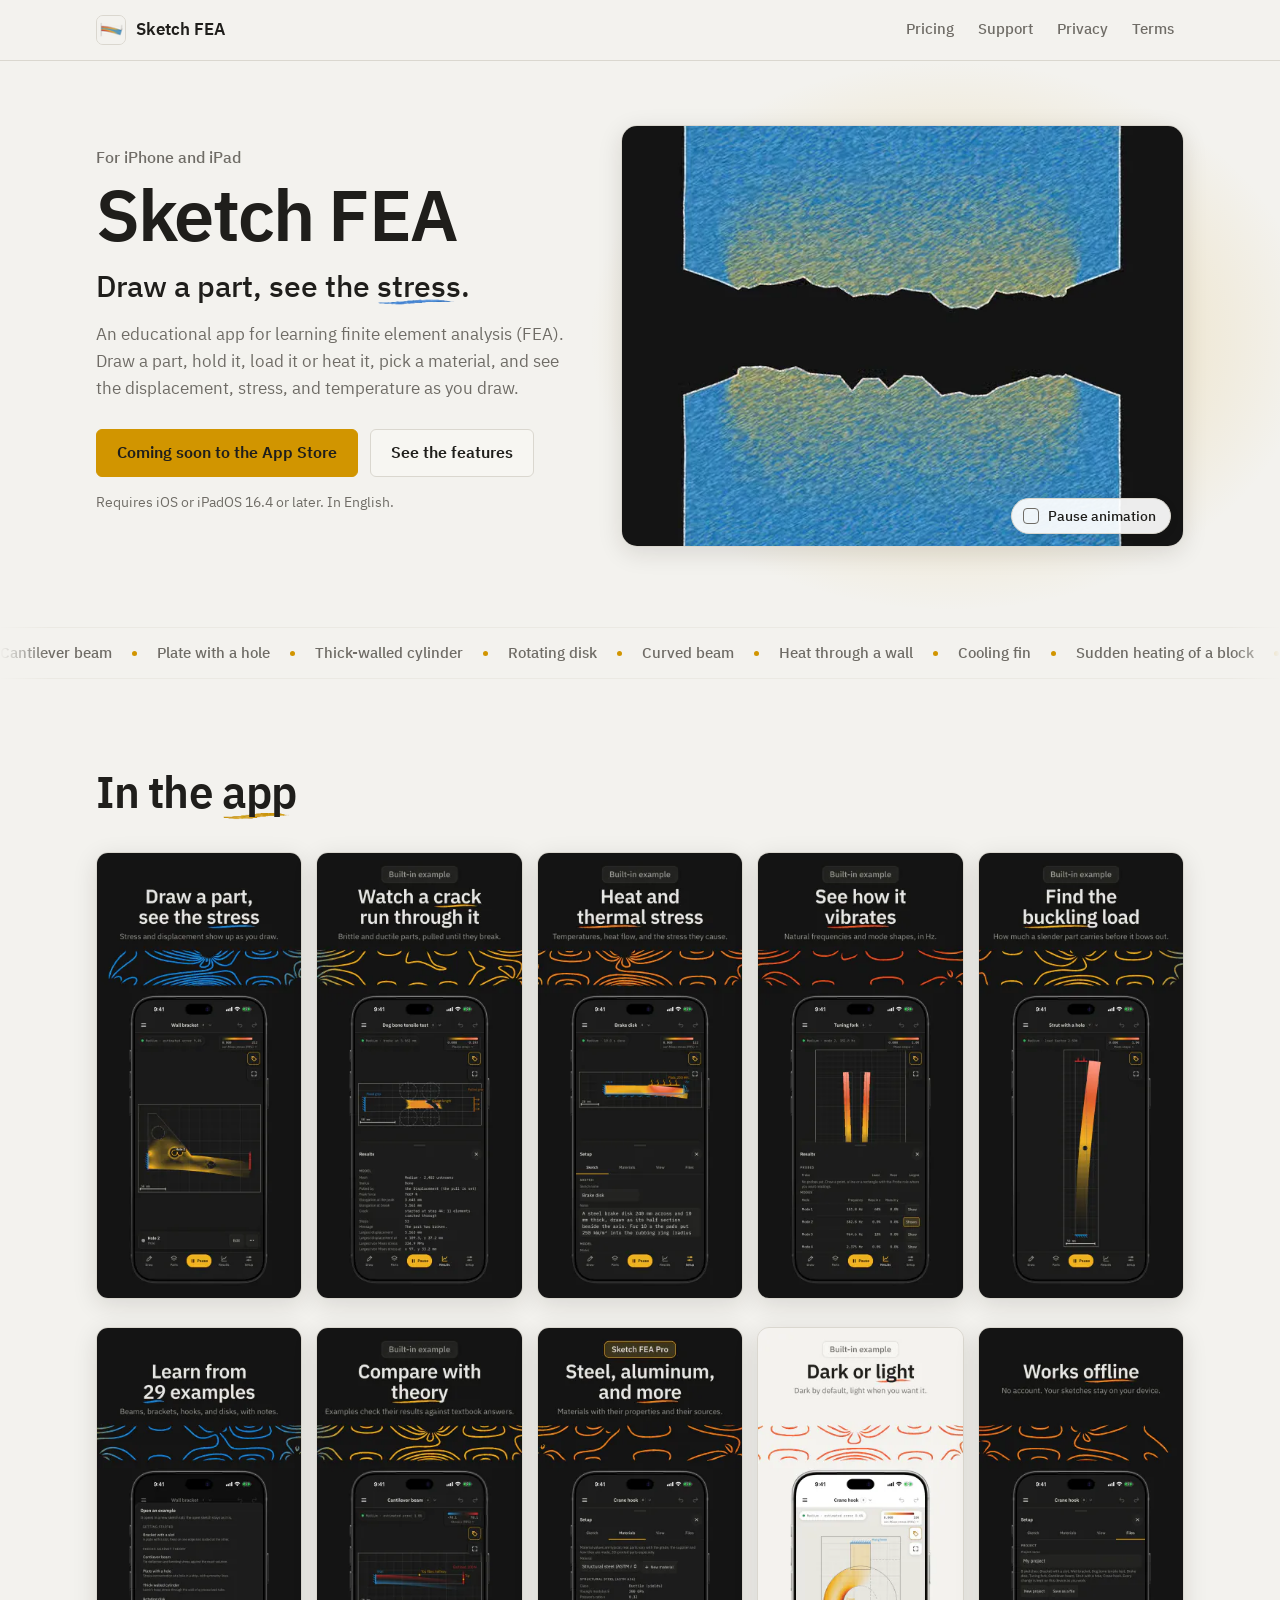
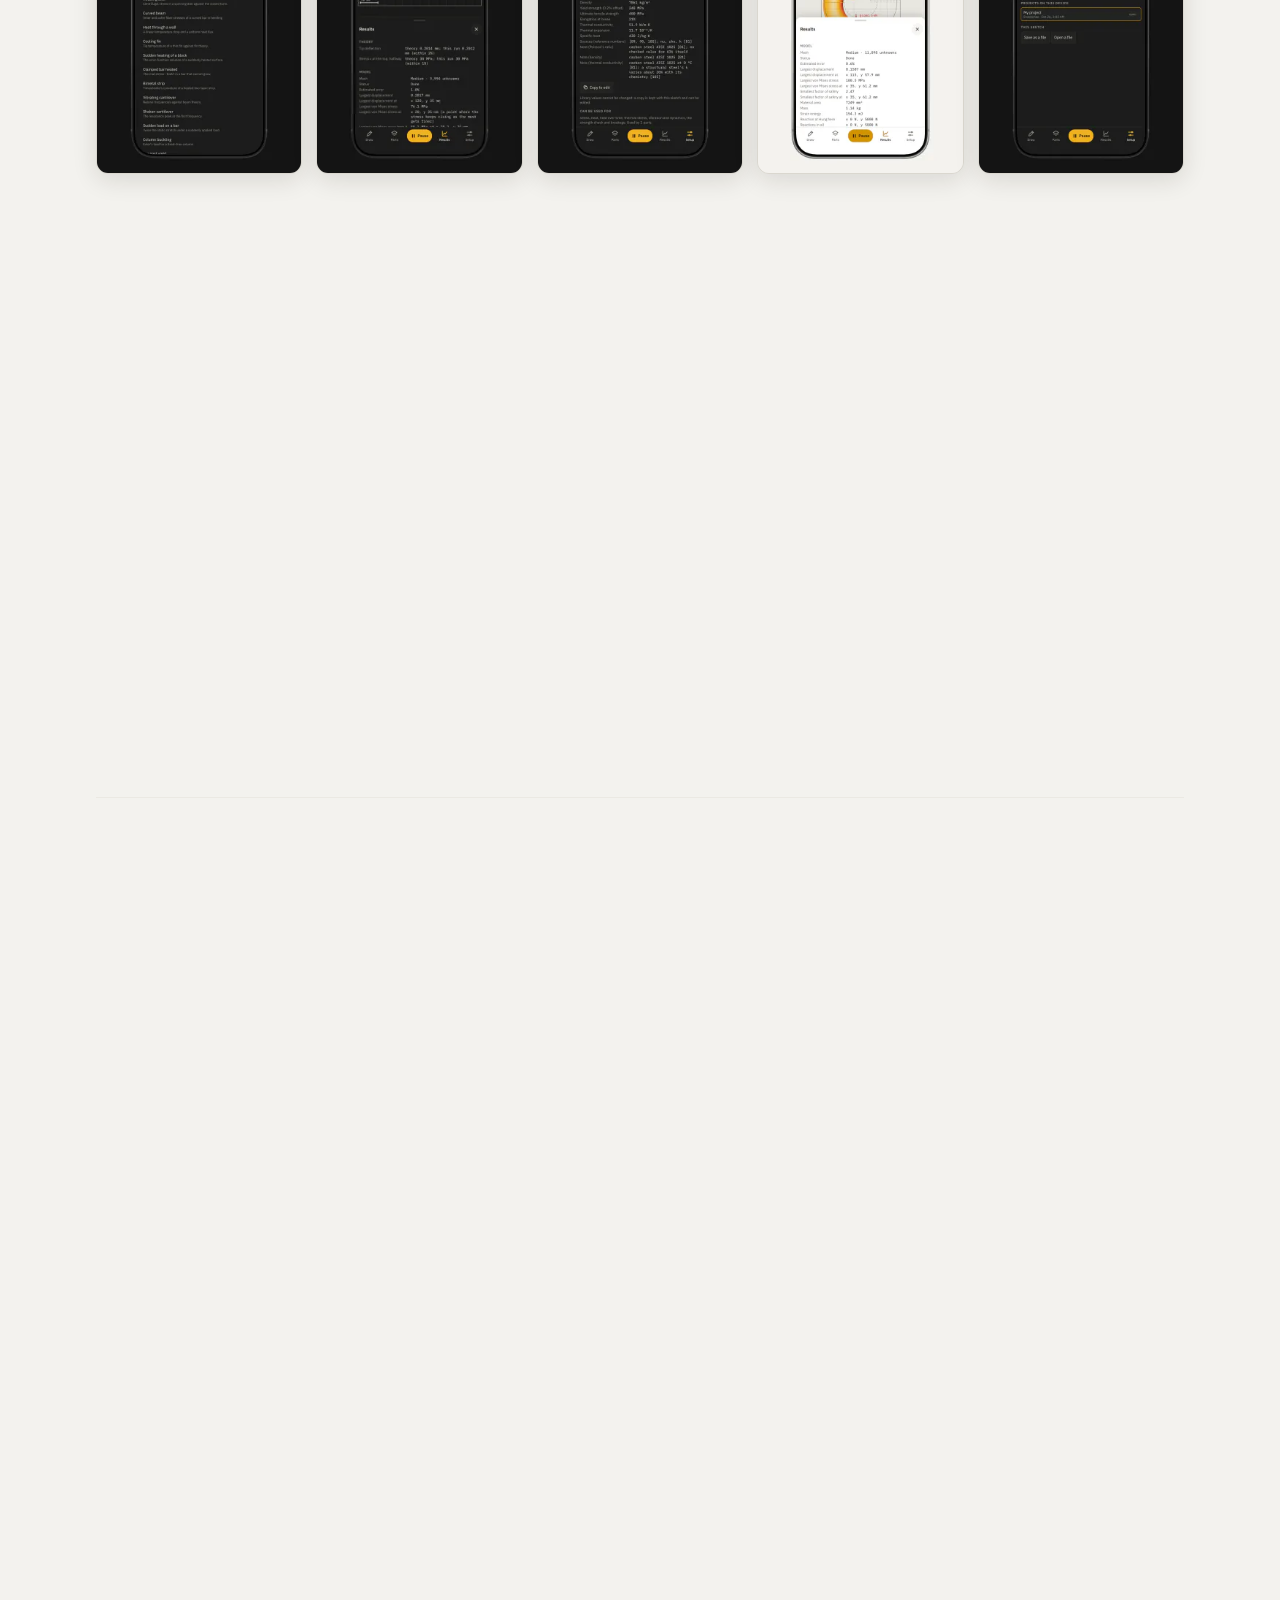
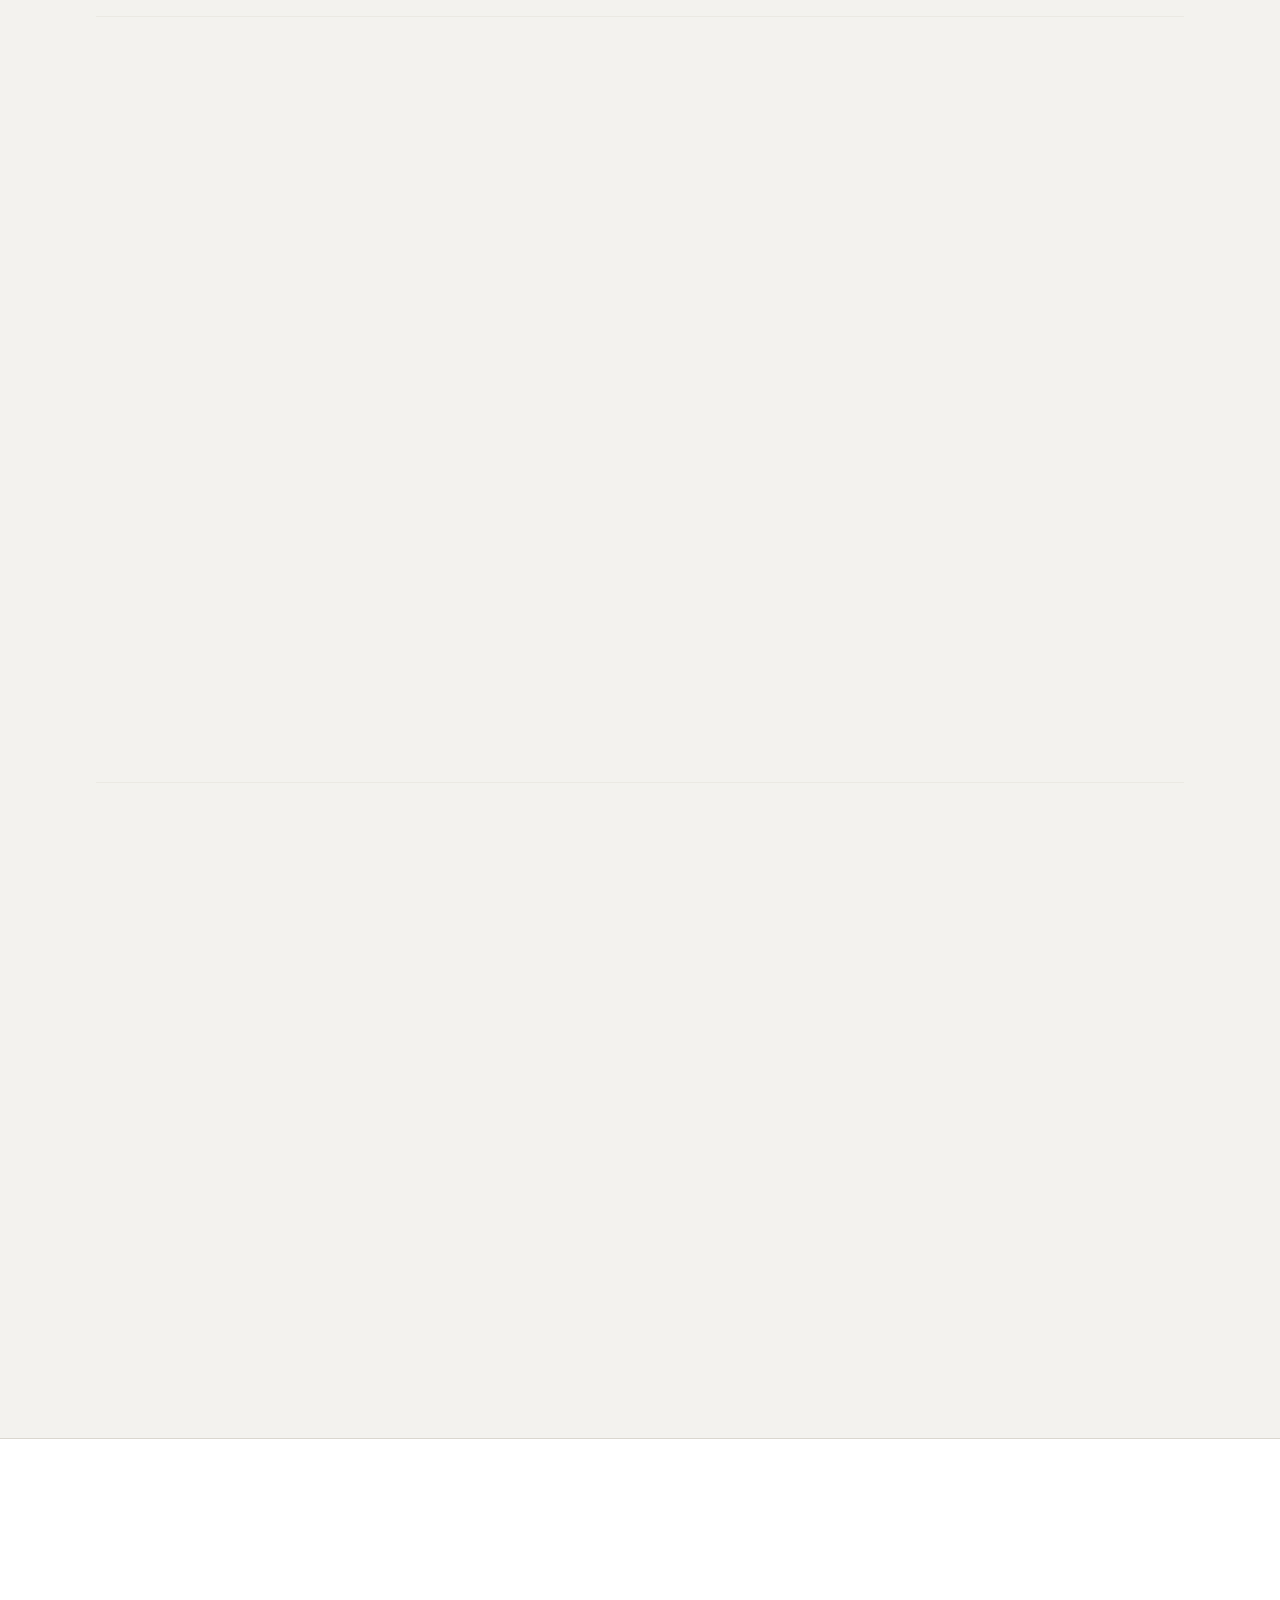
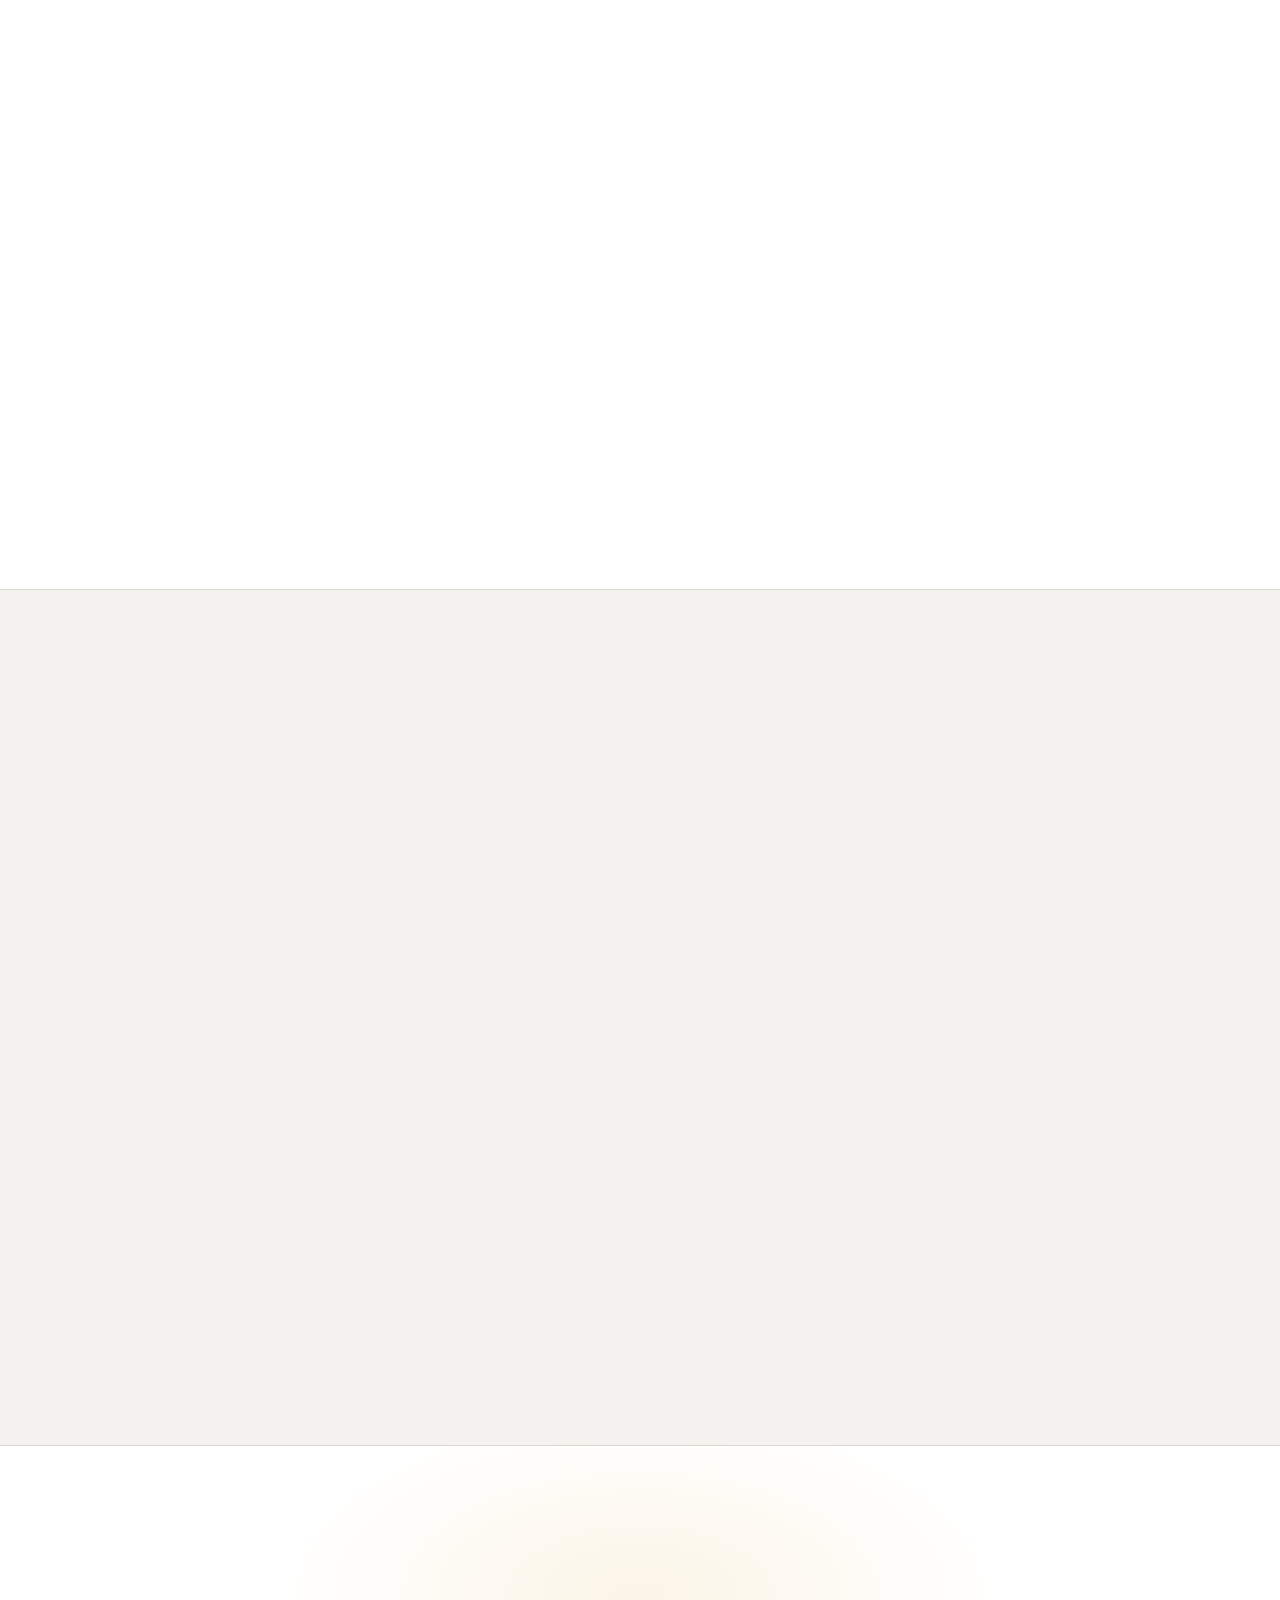
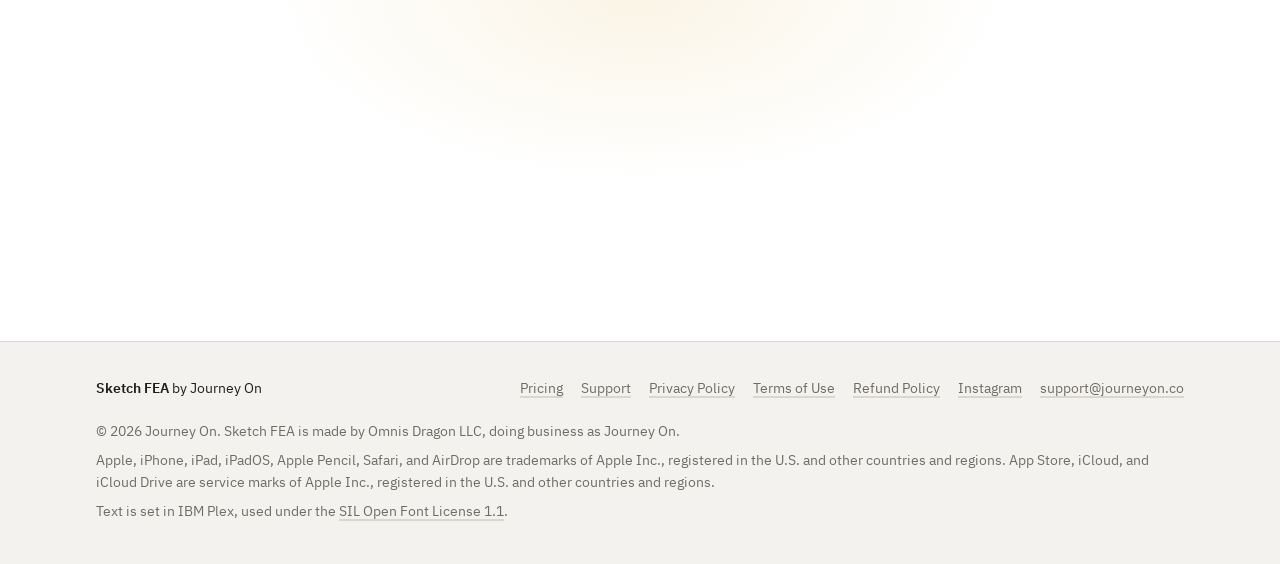
==== index.html @ a37a7678 "Sketch FEA website" ====
<!doctype html>
<html lang="en">
<head>
<meta charset="utf-8">
<meta name="viewport" content="width=device-width, initial-scale=1">
<meta http-equiv="Content-Security-Policy" content="default-src 'none'; script-src 'self'; style-src 'self'; font-src 'self'; img-src 'self'; media-src 'self'; base-uri 'none'; form-action 'none'">
<meta name="color-scheme" content="dark light">
<meta name="theme-color" content="#141413" media="(prefers-color-scheme: dark)">
<meta name="theme-color" content="#f3f2ee" media="(prefers-color-scheme: light)">
<title>Sketch FEA: draw a part, see the stress</title>
<meta name="description" content="Sketch FEA is an educational app for iPhone and iPad for learning finite element analysis (FEA) from simple sketches. Draw a part, hold it and load it, and see stress, displacement, heat, vibration, buckling, and breakage.">
<link rel="canonical" href="https://sketchfea.journeyon.co/">
<meta property="og:type" content="website">
<meta property="og:url" content="https://sketchfea.journeyon.co/">
<meta property="og:title" content="Sketch FEA">
<meta property="og:description" content="Draw a part, see the stress. An educational app for iPhone and iPad.">
<meta property="og:image" content="https://sketchfea.journeyon.co/media/hero-landscape.jpg">
<meta property="og:image:width" content="1024">
<meta property="og:image:height" content="768">
<meta property="og:image:alt" content="A notched glass plate pulled apart until it broke, drawn in colored pencil, from the launch animation of the Sketch FEA app.">
<meta name="twitter:card" content="summary_large_image">
<link rel="icon" type="image/png" sizes="32x32" href="assets/favicon-32.png">
<link rel="apple-touch-icon" href="assets/apple-touch-icon.png">
<link rel="stylesheet" href="assets/site.css">
<script src="assets/site.js" defer></script>
</head>
<body class="home">
<a class="skip" href="#main">Skip to content</a>

<header class="site-head">
  <div class="wrap">
    <a class="brand" href="./" aria-current="page"><img src="assets/favicon-32.png" srcset="assets/favicon-32.png 1x, assets/brand-96.png 3x" width="30" height="30" alt=""><span>Sketch FEA</span></a>
    <nav class="site-nav" aria-label="Main">
      <ul>
        <li><a href="pricing/">Pricing</a></li>
        <li><a href="support/">Support</a></li>
        <li><a href="privacy/">Privacy</a></li>
        <li><a href="terms/">Terms</a></li>
      </ul>
    </nav>
  </div>
</header>

<main id="main" tabindex="-1">

  <section class="hero" aria-labelledby="hero-title">
    <div class="wrap hero-grid">
      <div class="hero-text">
        <p class="eyebrow">For iPhone and iPad</p>
        <h1 id="hero-title">Sketch FEA</h1>
        <p class="hero-line">Draw a part, see the <span class="pencil blue">stress</span>.</p>
        <p class="hero-sub">An educational app for learning finite element analysis (FEA). Draw a part, hold it, load it or heat it, pick a material, and see the displacement, stress, and temperature as you draw.</p>
        <div class="actions">
          <a class="btn primary" href="https://apps.apple.com/us/developer/journey-on/id1807155063">Coming soon to the App Store</a>
          <a class="btn" href="#draw">See the features</a>
        </div>
        <p class="small muted">Requires iOS or iPadOS 16.4 or later. In English.</p>
      </div>
      <div class="hero-media">
        <input class="still" type="checkbox" id="still">
        <picture>
          <source media="(min-width: 600px)" type="image/webp" srcset="media/hero-landscape.webp">
          <source media="(min-width: 600px)" srcset="media/hero-landscape.jpg">
          <source type="image/webp" srcset="media/hero-portrait.webp">
          <img class="hero-poster" src="media/hero-portrait.jpg" width="720" height="900" alt="A glass plate with a notch in each side, from the app’s launch animation, drawn like colored pencil: pulled apart, it has broken across the notches, and its two halves ring after the break, colored by stress, blue where it is low and amber where it is high, computed with the app’s own solver.">
        </picture>
        <video class="loop-video hero-video" width="1024" height="768" autoplay loop muted playsinline disablepictureinpicture disableremoteplayback aria-hidden="true">
          <source media="(prefers-reduced-motion: no-preference) and (min-width: 600px)" src="media/hero-landscape.mp4" type="video/mp4">
          <source media="(prefers-reduced-motion: no-preference)" src="media/hero-portrait.mp4" type="video/mp4">
        </video>
        <label class="still-label" for="still">Pause animation</label>
      </div>
    </div>
  </section>

  <div class="example-band" aria-hidden="true">
    <div class="band-track">
      <ul class="band-list"><li>Cantilever beam</li><li>Plate with a hole</li><li>Thick-walled cylinder</li><li>Rotating disk</li><li>Curved beam</li><li>Heat through a wall</li><li>Cooling fin</li><li>Sudden heating of a block</li><li>Clamped bar heated</li><li>Bimetal strip</li><li>Vibrating cantilever</li><li>Shaken cantilever</li><li>Sudden load on a bar</li><li>Column buckling</li><li>Bar past yield</li><li>Dog bone tensile test</li><li>L-bracket</li><li>Crane hook</li><li>Wrench</li><li>Pressure vessel head</li><li>Heat sink</li><li>Brake disk</li><li>Hot pipe under pressure</li><li>Thermostat strip with a heater</li><li>Tuning fork</li><li>Bracket on a shaker</li><li>Dropped load on a beam</li><li>Strut with a hole</li><li>Notched glass bar</li></ul>
      <ul class="band-list"><li>Cantilever beam</li><li>Plate with a hole</li><li>Thick-walled cylinder</li><li>Rotating disk</li><li>Curved beam</li><li>Heat through a wall</li><li>Cooling fin</li><li>Sudden heating of a block</li><li>Clamped bar heated</li><li>Bimetal strip</li><li>Vibrating cantilever</li><li>Shaken cantilever</li><li>Sudden load on a bar</li><li>Column buckling</li><li>Bar past yield</li><li>Dog bone tensile test</li><li>L-bracket</li><li>Crane hook</li><li>Wrench</li><li>Pressure vessel head</li><li>Heat sink</li><li>Brake disk</li><li>Hot pipe under pressure</li><li>Thermostat strip with a heater</li><li>Tuning fork</li><li>Bracket on a shaker</li><li>Dropped load on a beam</li><li>Strut with a hole</li><li>Notched glass bar</li></ul>
    </div>
  </div>

  <section class="section shots" id="app" aria-labelledby="shots-title">
    <div class="wrap">
      <h2 id="shots-title" class="section-title reveal">In the <span class="pencil short">app</span></h2>
    </div>
    <div class="shot-strip" role="region" aria-label="Screenshots" tabindex="0">
      <ul class="shot-list reveal-group">
        <li><img src="media/iphone-01-draw-280.webp" srcset="media/iphone-01-draw-280.webp 280w, media/iphone-01-draw-560.webp 560w, media/iphone-01-draw-840.webp 840w" sizes="(min-width: 1000px) 200px, (min-width: 720px) calc((100vw - 64px) / 3.4), (min-width: 480px) calc((100vw - 48px) / 2.4), min(calc((100vw - 32px) / 1.55), 260px)" width="280" height="609" loading="lazy" decoding="async" alt="Draw a part, see the stress. Stress and displacement show up as you draw."></li>
        <li><img src="media/iphone-02-crack-280.webp" srcset="media/iphone-02-crack-280.webp 280w, media/iphone-02-crack-560.webp 560w, media/iphone-02-crack-840.webp 840w" sizes="(min-width: 1000px) 200px, (min-width: 720px) calc((100vw - 64px) / 3.4), (min-width: 480px) calc((100vw - 48px) / 2.4), min(calc((100vw - 32px) / 1.55), 260px)" width="280" height="609" loading="lazy" decoding="async" alt="Watch a crack run through it. Brittle and ductile parts, pulled until they break. Built-in example."></li>
        <li><img src="media/iphone-03-heat-280.webp" srcset="media/iphone-03-heat-280.webp 280w, media/iphone-03-heat-560.webp 560w, media/iphone-03-heat-840.webp 840w" sizes="(min-width: 1000px) 200px, (min-width: 720px) calc((100vw - 64px) / 3.4), (min-width: 480px) calc((100vw - 48px) / 2.4), min(calc((100vw - 32px) / 1.55), 260px)" width="280" height="609" loading="lazy" decoding="async" alt="Heat and thermal stress. Temperatures, heat flow, and the stress they cause. Built-in example."></li>
        <li><img src="media/iphone-04-vibrate-280.webp" srcset="media/iphone-04-vibrate-280.webp 280w, media/iphone-04-vibrate-560.webp 560w, media/iphone-04-vibrate-840.webp 840w" sizes="(min-width: 1000px) 200px, (min-width: 720px) calc((100vw - 64px) / 3.4), (min-width: 480px) calc((100vw - 48px) / 2.4), min(calc((100vw - 32px) / 1.55), 260px)" width="280" height="609" loading="lazy" decoding="async" alt="See how it vibrates. Natural frequencies and mode shapes, in Hz. Built-in example."></li>
        <li><img src="media/iphone-05-buckle-280.webp" srcset="media/iphone-05-buckle-280.webp 280w, media/iphone-05-buckle-560.webp 560w, media/iphone-05-buckle-840.webp 840w" sizes="(min-width: 1000px) 200px, (min-width: 720px) calc((100vw - 64px) / 3.4), (min-width: 480px) calc((100vw - 48px) / 2.4), min(calc((100vw - 32px) / 1.55), 260px)" width="280" height="609" loading="lazy" decoding="async" alt="Find the buckling load. How much a slender part carries before it bows out. Built-in example."></li>
        <li><img src="media/iphone-06-examples-280.webp" srcset="media/iphone-06-examples-280.webp 280w, media/iphone-06-examples-560.webp 560w, media/iphone-06-examples-840.webp 840w" sizes="(min-width: 1000px) 200px, (min-width: 720px) calc((100vw - 64px) / 3.4), (min-width: 480px) calc((100vw - 48px) / 2.4), min(calc((100vw - 32px) / 1.55), 260px)" width="280" height="609" loading="lazy" decoding="async" alt="Learn from 29 examples. Beams, brackets, hooks, and disks, with notes."></li>
        <li><img src="media/iphone-07-theory-280.webp" srcset="media/iphone-07-theory-280.webp 280w, media/iphone-07-theory-560.webp 560w, media/iphone-07-theory-840.webp 840w" sizes="(min-width: 1000px) 200px, (min-width: 720px) calc((100vw - 64px) / 3.4), (min-width: 480px) calc((100vw - 48px) / 2.4), min(calc((100vw - 32px) / 1.55), 260px)" width="280" height="609" loading="lazy" decoding="async" alt="Compare with theory. Examples check their results against textbook answers. Built-in example."></li>
        <li><img src="media/iphone-08-materials-280.webp" srcset="media/iphone-08-materials-280.webp 280w, media/iphone-08-materials-560.webp 560w, media/iphone-08-materials-840.webp 840w" sizes="(min-width: 1000px) 200px, (min-width: 720px) calc((100vw - 64px) / 3.4), (min-width: 480px) calc((100vw - 48px) / 2.4), min(calc((100vw - 32px) / 1.55), 260px)" width="280" height="609" loading="lazy" decoding="async" alt="Steel, aluminum, and more. Materials with their properties and their sources. Sketch FEA Pro."></li>
        <li><img src="media/iphone-09-light-280.webp" srcset="media/iphone-09-light-280.webp 280w, media/iphone-09-light-560.webp 560w, media/iphone-09-light-840.webp 840w" sizes="(min-width: 1000px) 200px, (min-width: 720px) calc((100vw - 64px) / 3.4), (min-width: 480px) calc((100vw - 48px) / 2.4), min(calc((100vw - 32px) / 1.55), 260px)" width="280" height="609" loading="lazy" decoding="async" alt="Dark or light. Dark by default, light when you want it. Built-in example."></li>
        <li><img src="media/iphone-10-offline-280.webp" srcset="media/iphone-10-offline-280.webp 280w, media/iphone-10-offline-560.webp 560w, media/iphone-10-offline-840.webp 840w" sizes="(min-width: 1000px) 200px, (min-width: 720px) calc((100vw - 64px) / 3.4), (min-width: 480px) calc((100vw - 48px) / 2.4), min(calc((100vw - 32px) / 1.55), 260px)" width="280" height="609" loading="lazy" decoding="async" alt="Works offline. No account. Your sketches stay on your device."></li>
      </ul>
    </div>
  </section>

  <section class="feature" id="draw" aria-labelledby="draw-title">
    <div class="wrap feature-grid">
      <div class="feature-text reveal">
        <h2 id="draw-title"><span class="pencil short">Draw</span> it</h2>
        <p>Draw lines, rectangles, circles, curves, freehand strokes, and dimensions in mm, with snapping, undo, and redo. Type a dimension to resize a side.</p>
        <p>Give each part a role: the solid part and its holes, the supports that hold it, the loads that push on it, and the temperatures and heat that reach it. Each solid has its own material.</p>
        <p>Model a plate of set thickness (plane stress), a slice of a long part (plane strain), or the section of a round part (axisymmetric).</p>
      </div>
      <div class="feature-aside reveal">
        <div class="groups">
          <div>
            <h3>The part</h3>
            <ul>
              <li>Solid</li>
              <li>Hole</li>
            </ul>
          </div>
          <div>
            <h3>Supports</h3>
            <ul>
              <li>Fixed</li>
              <li>Pin</li>
              <li>Roller</li>
              <li>Symmetry</li>
              <li>Displacement</li>
            </ul>
          </div>
          <div>
            <h3>Loads</h3>
            <ul>
              <li>Force</li>
              <li>Pressure</li>
              <li>Gravity, acceleration, and rotation</li>
            </ul>
          </div>
          <div>
            <h3>Heat</h3>
            <ul>
              <li>Temperature</li>
              <li>Heat flux</li>
              <li>Convection</li>
              <li>Heat source</li>
            </ul>
          </div>
        </div>
      </div>
    </div>
  </section>

  <section class="feature flip" id="analyze" aria-labelledby="analyze-title">
    <div class="wrap feature-grid">
      <div class="feature-text reveal">
        <h2 id="analyze-title"><span class="pencil mid">Analyze</span> it</h2>
        <p>The solver works while you draw and edit. A quick result shows at once, and a finer one replaces it when you stop.</p>
        <ul class="fields" aria-label="Some of the fields you can show">
          <li>von Mises stress <span class="u">MPa</span></li>
          <li>Displacement <span class="u">mm</span></li>
          <li>Temperature <span class="u">°C</span></li>
          <li>Heat flux <span class="u">W/m²</span></li>
          <li>Factor of safety</li>
        </ul>
        <ul class="ticks">
          <li>See the deformed shape, mode shapes, and the crack as it grows.</li>
          <li>Read probes at a point, along a line, or over an area.</li>
          <li>Read the largest values and where they are, the reactions at the supports, frequencies in Hz, the buckling load, and the peak force.</li>
          <li>Work in SI units (mm, N, MPa, °C) or US customary units (in, lbf, psi, °F).</li>
        </ul>
      </div>
      <div class="feature-aside reveal">
        <h3 class="aside-title">Nine analyses</h3>
        <ul class="aside-list">
          <li><strong>Static stress</strong> Displacement, stress, strain, and the factor of safety.</li>
          <li><strong>Heat</strong> Steady temperatures and the heat through each edge.</li>
          <li><strong>Heat over time</strong> Temperatures as they change from a uniform start.</li>
          <li><strong>Thermal stress</strong> The stress that a temperature change causes.</li>
          <li><strong>Vibration modes</strong> Natural frequencies and mode shapes.</li>
          <li><strong>Shaking</strong> The response to a force that swings at one frequency.</li>
          <li><strong>Dynamics over time</strong> The motion after a sudden, ramped, or pulsed load.</li>
          <li><strong>Buckling</strong> The load at which a slender part bows out.</li>
          <li><strong>Breakage</strong> A rising load until the part yields, cracks, and breaks.</li>
        </ul>
      </div>
    </div>
  </section>

  <section class="feature" id="examples" aria-labelledby="examples-title">
    <div class="wrap feature-grid">
      <div class="feature-text reveal">
        <h2 id="examples-title">Learn with <span class="pencil long">29 examples</span></h2>
        <p>Each example has notes on what to look for, the theory value where there is one, and what to try next. All 29 are free to run and explore, in every analysis.</p>
        <p>Pick from 18 materials, from structural steel and aluminum 6061-T6 to ABS, PLA, glass, and concrete, each with its properties and their sources.</p>
      </div>
      <div class="feature-aside reveal">
        <div class="groups">
          <div>
            <h3>Checks against theory</h3>
            <ul>
              <li>Cantilever beam</li>
              <li>Plate with a hole</li>
              <li>Thick-walled cylinder</li>
              <li>Rotating disk</li>
              <li>Curved beam</li>
              <li>Heat through a wall</li>
              <li>Cooling fin</li>
              <li>Sudden heating of a block</li>
              <li>Clamped bar heated</li>
              <li>Bimetal strip</li>
              <li>Vibrating cantilever</li>
              <li>Shaken cantilever</li>
              <li>Sudden load on a bar</li>
              <li>Column buckling</li>
              <li>Bar past yield</li>
            </ul>
          </div>
          <div>
            <h3>Applications</h3>
            <ul>
              <li>Dog bone tensile test</li>
              <li>L-bracket</li>
              <li>Crane hook</li>
              <li>Wrench</li>
              <li>Pressure vessel head</li>
              <li>Heat sink</li>
              <li>Brake disk</li>
              <li>Hot pipe under pressure</li>
              <li>Thermostat strip with a heater</li>
              <li>Tuning fork</li>
              <li>Bracket on a shaker</li>
              <li>Dropped load on a beam</li>
              <li>Strut with a hole</li>
              <li>Notched glass bar</li>
            </ul>
          </div>
        </div>
      </div>
    </div>
  </section>

  <section class="feature flip" id="theory" aria-labelledby="theory-title">
    <div class="wrap feature-grid">
      <div class="feature-text reveal">
        <h2 id="theory-title">Compare with <span class="pencil mid">theory</span></h2>
        <p>Fifteen examples follow cases with a known answer from mechanics and heat transfer textbooks. When the run is done, the Results tab shows the theory value beside the app’s own value, and whether they agree within the stated tolerance.</p>
        <p>Change the part and see how far the answer moves: make a beam deeper, a hole larger, or a column taller.</p>
      </div>
      <div class="feature-aside reveal">
        <h3 class="aside-title">Theory values in the notes</h3>
        <ul class="aside-list">
          <li><strong>Cantilever beam</strong> Tip deflection 0.2014 mm, from the elasticity solution.</li>
          <li><strong>Plate with a hole</strong> Stress at the hole 3.15 times the stress far away.</li>
          <li><strong>Clamped bar heated</strong> Stress −EαΔT = −117 MPa along the bar.</li>
          <li><strong>Vibrating cantilever</strong> First bending frequency 808.4 Hz.</li>
          <li><strong>Column buckling</strong> Buckling load 164.45 N: Euler’s load for a fixed–free column, lowered slightly by shear.</li>
          <li><strong>Bar past yield</strong> Peak force 6,200 N, the tensile strength times the area.</li>
        </ul>
      </div>
    </div>
  </section>

  <section class="section band lit" id="plans" aria-labelledby="plans-title">
    <div class="wrap">
      <h2 id="plans-title" class="section-title reveal">Free and Sketch FEA <span class="pencil short">Pro</span></h2>
      <div class="plans reveal-group">
        <div class="plan">
          <h3>Free</h3>
          <ul class="ticks">
            <li>Run and explore all 29 examples, in every analysis.</li>
            <li>Draw your own outline and holes in a bar of structural steel or aluminum 6061-T6, fixed at one end and loaded at the other, in static stress.</li>
            <li>Coarse and Medium meshes.</li>
            <li>Projects, files, units, and the help.</li>
          </ul>
        </div>
        <div class="plan pro">
          <h3>Sketch FEA Pro adds</h3>
          <ul class="ticks">
            <li>Every support and load: pins, rollers, symmetry, set displacements, forces and pressures, and probes.</li>
            <li>Every material, and your own materials.</li>
            <li>Heat, thermal stress, vibration, shaking, dynamics over time, buckling, and breakage.</li>
            <li>Plane strain and axisymmetric models, and loads on the whole part such as gravity, rotation, and a temperature change.</li>
            <li>Fine meshes for more detail.</li>
            <li>Edit the examples.</li>
            <li>Reports with the model settings and probe readings.</li>
          </ul>
        </div>
      </div>
      <p class="section-intro reveal">Sketch FEA Pro is an auto-renewable subscription, monthly or yearly, with a free trial for eligible new subscribers. If your subscription ends, your sketches still open and run. See the <a href="pricing/">prices</a>, the <a href="terms/#pro">subscription terms</a> and the <a href="support/#cost">questions about Sketch FEA Pro</a>.</p>
    </div>
  </section>

  <section class="section" id="device" aria-labelledby="device-title">
    <div class="wrap">
      <h2 id="device-title" class="section-title reveal">On your <span class="pencil mid">device</span></h2>
      <p class="section-intro reveal">Drawing and calculation run on your iPhone or iPad. Your sketches stay on your device.</p>
      <ul class="tiles wide reveal-group">
        <li class="tile">
          <svg viewBox="0 0 24 24" aria-hidden="true" focusable="false"><path d="M1.5 8.8a15 15 0 0 1 21 0M5 12.4a10 10 0 0 1 14 0M8.5 15.9a5 5 0 0 1 7 0M3 3l18 18"/><circle cx="12" cy="19.4" r="1"/></svg>
          <h3>Works offline</h3>
          <p>Drawing and the calculation need no connection.</p>
        </li>
        <li class="tile">
          <svg viewBox="0 0 24 24" aria-hidden="true" focusable="false"><circle cx="12" cy="8" r="4"/><path d="M4 21a8 8 0 0 1 16 0M3 3l18 18"/></svg>
          <h3>No account</h3>
          <p>Open the app and start. There is nothing to sign up for.</p>
        </li>
        <li class="tile">
          <svg viewBox="0 0 24 24" aria-hidden="true" focusable="false"><rect x="2.5" y="5.5" width="19" height="13" rx="2"/><path d="M3 3l18 18"/></svg>
          <h3>No ads</h3>
          <p>The app shows no advertising.</p>
        </li>
        <li class="tile">
          <svg viewBox="0 0 24 24" aria-hidden="true" focusable="false"><path d="M4 20l1.2-4.4L16.6 4.2a2.1 2.1 0 0 1 3 3L8.2 18.6 4 20zM14.6 6.2l3 3"/></svg>
          <h3>Apple Pencil</h3>
          <p>Apple Pencil draws while your fingers pan and zoom. A keyboard, trackpad, or mouse works on iPad.</p>
        </li>
      </ul>
    </div>
  </section>

  <section class="section" id="education" aria-labelledby="education-title">
    <div class="wrap">
      <h2 id="education-title" class="section-title reveal">Educational use only</h2>
      <div class="note reveal">
        <p>Sketch FEA is for education and learning only. Its results are estimates from a simplified two-dimensional model. The calculation is verified against published exact solutions and benchmark cases, such as a cantilever beam, a plate with a hole, and Euler’s column, but it has not been validated against measurements or tested in real-world scenarios. It is not a substitute for professional engineering analysis, testing, or applicable codes and standards. Do not use it to design, rate, or approve any real part, or for safety-critical, medical, or compliance decisions. You use the results at your own risk; to the extent the law allows, Journey On is not responsible for any loss or decision based on them. See the <a href="terms/#educational-use">Terms of Use</a>.</p>
      </div>
    </div>
  </section>

  <section class="cta band lit" id="get" aria-labelledby="get-title">
    <div class="wrap reveal">
      <picture>
        <source media="(prefers-color-scheme: dark)" srcset="assets/sketch-fea-400-dark.webp">
        <img class="app-icon" src="assets/sketch-fea-400.webp" width="400" height="400" loading="lazy" decoding="async" alt="">
      </picture>
      <h2 id="get-title">Sketch FEA for iPhone and iPad</h2>
      <p>Learn how parts bend, heat, vibrate, and break by sketching. Requires iOS or iPadOS 16.4 or later.</p>
      <div class="actions center">
        <a class="btn primary" href="https://apps.apple.com/us/developer/journey-on/id1807155063">Coming soon to the App Store</a>
      </div>
      <p class="small muted">Questions? Email <a href="mailto:support@journeyon.co">support@journeyon.co</a> or read the <a href="support/">support page</a>.</p>
    </div>
  </section>

</main>

<footer class="site-foot">
  <div class="wrap">
    <div class="foot-top">
      <p class="foot-brand"><strong>Sketch FEA</strong> by Journey On</p>
      <nav aria-label="Footer">
        <ul class="foot-links">
          <li><a href="pricing/">Pricing</a></li>
          <li><a href="support/">Support</a></li>
          <li><a href="privacy/">Privacy Policy</a></li>
          <li><a href="terms/">Terms of Use</a></li>
          <li><a href="refunds/">Refund Policy</a></li>
          <li><a href="https://www.instagram.com/journeyon_co/">Instagram</a></li>
          <li><a href="mailto:support@journeyon.co">support@journeyon.co</a></li>
        </ul>
      </nav>
    </div>
    <p>© 2026 Journey On. Sketch FEA is made by Omnis Dragon LLC, doing business as Journey On.</p>
    <p>Apple, iPhone, iPad, iPadOS, Apple Pencil, Safari, and AirDrop are trademarks of Apple Inc., registered in the U.S. and other countries and regions. App Store, iCloud, and iCloud Drive are service marks of Apple Inc., registered in the U.S. and other countries and regions.</p>
    <p>Text is set in IBM Plex, used under the <a href="fonts/LICENSE.txt">SIL Open Font License 1.1</a>.</p>
  </div>
</footer>
</body>
</html>
---- assets/site.css ----
/* Sketch FEA website. Colors, radii, fonts and shadows are the app's design tokens; tints are color-mix() of tokens.
   Dark is the default, as in the app; light follows prefers-color-scheme. */

@font-face {
  font-family: 'IBM Plex Sans';
  font-style: normal;
  font-weight: 400;
  font-display: swap;
  src: url('../fonts/IBMPlexSans-Regular.woff2') format('woff2');
}
@font-face {
  font-family: 'IBM Plex Sans';
  font-style: normal;
  font-weight: 500;
  font-display: swap;
  src: url('../fonts/IBMPlexSans-Medium.woff2') format('woff2');
}
@font-face {
  font-family: 'IBM Plex Sans';
  font-style: normal;
  font-weight: 600;
  font-display: swap;
  src: url('../fonts/IBMPlexSans-SemiBold.woff2') format('woff2');
}
@font-face {
  font-family: 'IBM Plex Mono';
  font-style: normal;
  font-weight: 400;
  font-display: swap;
  src: url('../fonts/IBMPlexMono-Regular.woff2') format('woff2');
}
@font-face {
  font-family: 'IBM Plex Mono';
  font-style: normal;
  font-weight: 500;
  font-display: swap;
  src: url('../fonts/IBMPlexMono-Medium.woff2') format('woff2');
}

:root {
  --bg: #141413;
  --panel: #1c1c1b;
  --panel2: #232321;
  --fg: #e8e6e1;
  --muted: #9b9890;
  --line: #35332e;
  --line2: #2a2926;
  --accent: #f0b323;
  --accent2: #ffc94a;
  --accent-fg: #141413;
  --canvas: #1a1a19;
  --shadow: 0 6px 24px rgba(0, 0, 0, .5);
  --shadow-sm: 0 2px 10px rgba(0, 0, 0, .45);
  --label: var(--accent); /* small headings: amber on dark, ink on light (amber on light is under 4.5:1) */
  --font: 'IBM Plex Sans', system-ui, -apple-system, 'Segoe UI', sans-serif;
  --mono: 'IBM Plex Mono', ui-monospace, SFMono-Regular, Menlo, monospace;
  --radius: 6px;
  /* Motion: the app's ease-out cubic, 1 - (1 - k)^3, and its 240 ms */
  --ease-out: cubic-bezier(.33, 1, .68, 1);
  --t-fast: .15s;
  --t: .24s;
  --t-reveal: .48s;
  /* Light on surfaces: the glow behind the hero animation and the app icon, the wash at the top of a band, and the
     light at the top of the cards */
  --glow: color-mix(in srgb, var(--accent) 17%, transparent);
  --glow-band: color-mix(in srgb, var(--accent) 7%, transparent);
  --tint-card: color-mix(in srgb, var(--fg) 5%, transparent);
  --tint-pro: color-mix(in srgb, var(--accent) 15%, transparent);
  --tint-tile: color-mix(in srgb, var(--accent) 9%, transparent);
  color-scheme: dark;
}

@media (prefers-color-scheme: light) {
  :root {
    --bg: #f3f2ee;
    --panel: #ffffff;
    --panel2: #f7f6f2;
    --fg: #1f1e1b;
    --muted: #6f6c66;
    --line: #dad7cf;
    --line2: #ebe9e3;
    --accent: #d19500;
    --accent2: #a87700;
    --accent-fg: #1f1e1b;
    --canvas: #e9e7e1;
    --shadow: 0 6px 24px rgba(30, 28, 20, .12);
    --shadow-sm: 0 2px 8px rgba(30, 28, 20, .10);
    --label: var(--fg);
    --glow: color-mix(in srgb, var(--accent) 10%, transparent);
    --glow-band: transparent;
    --tint-card: transparent;
    --tint-pro: color-mix(in srgb, var(--accent) 11%, transparent);
    --tint-tile: color-mix(in srgb, var(--accent) 8%, transparent);
    color-scheme: light;
  }
}

*,
*::before,
*::after {
  box-sizing: border-box;
}

html {
  -webkit-text-size-adjust: 100%;
  text-size-adjust: 100%;
}

@media (prefers-reduced-motion: no-preference) {
  html {
    scroll-behavior: smooth;
  }
}

body {
  margin: 0;
  background: var(--bg);
  color: var(--fg);
  font-family: var(--font);
  font-size: 16px;
  line-height: 1.6;
  overflow-wrap: break-word;
}

img {
  max-width: 100%;
  height: auto;
}

figure {
  margin: 0;
}

strong,
b {
  font-weight: 600;
}

h1,
h2,
h3 {
  font-weight: 600;
  line-height: 1.25;
  margin: 0;
  text-wrap: balance;
}

h2,
h3,
[id] {
  scroll-margin-top: 16px;
}

p,
ul,
ol {
  margin: 0 0 14px;
}

ul,
ol {
  padding-left: 22px;
}

li {
  margin: 0 0 6px;
}

a {
  color: var(--fg);
  text-decoration: underline;
  text-decoration-color: var(--accent);
  text-decoration-thickness: 2px;
  text-underline-offset: 3px;
  transition: color var(--t-fast) ease, text-decoration-color var(--t-fast) ease;
}

a:hover {
  text-decoration-color: var(--fg);
}

:focus-visible {
  outline: 2px solid var(--accent2);
  outline-offset: 2px;
  border-radius: 3px;
}

code,
.mono {
  font-family: var(--mono);
  font-size: .94em;
}

/* Skip link: off screen until it has focus */
.skip {
  position: absolute;
  left: 16px;
  top: -200px;
  z-index: 90;
  padding: 10px 16px;
  background: var(--panel);
  color: var(--fg);
  border: 1px solid var(--line);
  border-radius: var(--radius);
  box-shadow: var(--shadow);
  font-weight: 600;
}

.skip:focus {
  top: 12px;
}

.wrap {
  max-width: 1120px;
  margin: 0 auto;
  padding: 0 16px;
}

/* Header */
.site-head {
  border-bottom: 1px solid var(--line);
  background: var(--bg);
}

.site-head .wrap {
  display: flex;
  align-items: center;
  justify-content: space-between;
  gap: 12px;
  min-height: 60px;
  flex-wrap: wrap;
}

.brand {
  display: inline-flex;
  align-items: center;
  gap: 10px;
  font-weight: 600;
  font-size: 17px;
  text-decoration: none;
  color: var(--fg);
  min-height: 44px;
}

.brand img {
  width: 30px;
  height: 30px;
  border-radius: 7px;
  border: 1px solid var(--line);
}

.site-nav ul {
  display: flex;
  gap: 4px;
  list-style: none;
  margin: 0;
  padding: 0;
}

.site-nav li {
  margin: 0;
}

.site-nav a {
  display: inline-flex;
  align-items: center;
  min-height: 44px;
  padding: 0 10px;
  color: var(--muted);
  font-weight: 500;
  font-size: 15px;
  text-decoration: none;
  border-bottom: 2px solid transparent;
}

.site-nav a:hover {
  color: var(--fg);
}

.site-nav a[aria-current='page'] {
  color: var(--fg);
  border-bottom-color: var(--accent);
}

/* Main */
main {
  display: block;
  padding: 32px 0 56px;
}

.home main {
  padding: 0;
}

.prose {
  max-width: 720px;
}

.eyebrow {
  margin: 0 0 6px;
  color: var(--muted);
  font-size: 16px;
  font-weight: 500;
}

.page-title {
  font-size: 30px;
  margin-bottom: 8px;
}

.updated {
  color: var(--muted);
  font-size: 14px;
  margin-bottom: 24px;
}

.lead {
  font-size: 19px;
  line-height: 1.5;
}

.muted {
  color: var(--muted);
}

.small {
  font-size: 14px;
}

/* Buttons */
.actions {
  display: flex;
  flex-wrap: wrap;
  align-items: center;
  gap: 12px;
  margin: 26px 0 14px;
}

.actions.center {
  justify-content: center;
}

.btn {
  display: inline-flex;
  align-items: center;
  justify-content: center;
  min-height: 48px;
  padding: 12px 20px;
  border-radius: var(--radius);
  border: 1px solid var(--line);
  background: var(--panel2);
  color: var(--fg);
  font-weight: 600;
  text-decoration: none;
  line-height: 1.2;
}

.btn:hover {
  border-color: var(--muted);
}

.btn.primary {
  background: var(--accent);
  border-color: var(--accent);
  color: var(--accent-fg);
}

.btn.primary:hover {
  box-shadow: var(--shadow-sm);
  text-decoration: underline;
  text-decoration-color: var(--accent-fg);
}

/* Home page: hero */
.hero {
  padding: 36px 0 8px;
}

.hero-grid {
  display: grid;
  gap: 32px;
  align-items: center;
}

.hero h1 {
  font-size: 46px;
  letter-spacing: -.02em;
  line-height: 1.05;
  margin-bottom: 14px;
}

.hero-line {
  text-wrap: balance;
  font-size: 23px;
  font-weight: 500;
  line-height: 1.35;
  margin-bottom: 14px;
}

.hero-sub {
  color: var(--muted);
  font-size: 17px;
  max-width: 34em;
}

.hero-media {
  position: relative;
  aspect-ratio: 4 / 5;
  border-radius: 16px;
  overflow: hidden;
  background: var(--canvas);
  border: 1px solid var(--line);
  box-shadow: var(--shadow);
}

.hero-media picture,
.hero-poster,
.hero-video {
  position: absolute;
  inset: 0;
  display: block;
  width: 100%;
  height: 100%;
  object-fit: cover;
}

/* The browser picks the video once, when the page loads. If the box changes shape later (a phone turned from portrait
   to landscape), the crop stays centered, so the crack across the middle of the plate stays in view. */
.hero-poster,
.hero-video {
  object-position: 50% 50%;
}

/* Safari does not autoplay in Low Power Mode and would draw its start button over the video; the still image under the
   video shows instead. */
.hero-video::-webkit-media-controls-start-playback-button {
  display: none !important;
  -webkit-appearance: none;
}

.hero-video::-webkit-media-controls {
  display: none !important;
}

/* "Pause animation": a real checkbox, visually replaced by the label's box. Checked, the video is hidden and the
   still image under it shows (WCAG 2.2.2). */
.still {
  position: absolute;
  width: 1px;
  height: 1px;
  margin: 0;
  opacity: 0;
  pointer-events: none;
}

.still-label {
  position: absolute;
  right: 12px;
  bottom: 12px;
  z-index: 2;
  display: inline-flex;
  align-items: center;
  gap: 9px;
  min-height: 36px;
  padding: 6px 14px 6px 11px;
  border-radius: 20px;
  border: 1px solid var(--line);
  background: color-mix(in srgb, var(--panel) 92%, transparent);
  color: var(--fg);
  font-size: 14px;
  font-weight: 500;
  box-shadow: var(--shadow-sm);
  cursor: pointer;
  user-select: none;
}

.still-label::before {
  content: '';
  flex: none;
  width: 16px;
  height: 16px;
  border: 1.5px solid var(--muted);
  border-radius: 4px;
  transition: background-color var(--t-fast) ease, border-color var(--t-fast) ease;
}

.still-label::after {
  content: '';
  position: absolute;
  left: 17px;
  top: 50%;
  width: 5px;
  height: 9px;
  margin-top: -6px;
  border: solid var(--accent-fg);
  border-width: 0 2px 2px 0;
  transform: rotate(45deg);
  opacity: 0;
}

.still:checked ~ .still-label::before {
  background: var(--accent);
  border-color: var(--accent);
}

.still:checked ~ .still-label::after {
  opacity: 1;
}

.still:focus-visible ~ .still-label {
  outline: 2px solid var(--accent2);
  outline-offset: 2px;
}

.still-label:hover {
  border-color: var(--muted);
}

.still:checked ~ .loop-video {
  display: none;
}

@media (prefers-reduced-motion: reduce) {
  .loop-video,
  .still,
  .still-label {
    display: none;
  }
}

/* Text for screen readers only */
.vh {
  position: absolute;
  width: 1px;
  height: 1px;
  margin: -1px;
  padding: 0;
  overflow: hidden;
  clip-path: inset(50%);
  white-space: nowrap;
  border: 0;
}

/* Home page: the names of the 29 built-in examples in a row under the hero. It repeats the list in "Learn with 29
   examples", so it is hidden from screen readers. Where scroll timelines exist and motion is allowed, it moves to the
   right while the page scrolls, and stops when the page stops; otherwise it is
   still, with a faded right edge. overflow: clip (not hidden) keeps the band from becoming a scroll container, so its
   view() timeline follows the page. */
.example-band {
  margin-top: 40px;
  border-top: 1px solid var(--line2);
  border-bottom: 1px solid var(--line2);
  overflow: hidden;
  overflow: clip;
  -webkit-mask-image: linear-gradient(90deg, var(--fg) calc(100% - 64px), transparent);
  mask-image: linear-gradient(90deg, var(--fg) calc(100% - 64px), transparent);
}

.band-track {
  display: flex;
  width: max-content;
  padding-left: max(16px, calc((100vw - 1088px) / 2));
}

.band-list {
  display: flex;
  list-style: none;
  margin: 0;
  padding: 0;
}

.band-list li {
  display: flex;
  align-items: center;
  margin: 0;
  padding: 13px 0;
  white-space: nowrap;
  color: var(--muted);
  font-size: 15px;
  font-weight: 500;
}

.band-list li::after {
  content: '';
  width: 5px;
  height: 5px;
  margin: 0 20px;
  border-radius: 50%;
  background: var(--accent);
}

@keyframes band-drift {
  from {
    translate: -720px 0;
  }

  to {
    translate: 0 0;
  }
}

@media (prefers-reduced-motion: no-preference) {
  @supports (animation-timeline: view()) {
    .example-band {
      -webkit-mask-image: linear-gradient(90deg, transparent, var(--fg) 48px, var(--fg) calc(100% - 48px), transparent);
      mask-image: linear-gradient(90deg, transparent, var(--fg) 48px, var(--fg) calc(100% - 48px), transparent);
    }

    .band-track {
      padding-left: 0;
      animation: band-drift linear both;
      animation-timeline: view();
      animation-range: cover;
    }
  }
}

/* Home page: sections */
.section {
  padding: 64px 0 0;
}

.section-title,
.cta h2 {
  font-size: clamp(30px, 2.2vw + 20px, 44px);
  letter-spacing: -.02em;
  line-height: 1.12;
  margin-bottom: 18px;
}

.feature-text h2 {
  font-size: 30px;
  letter-spacing: -.02em;
  line-height: 1.12;
  margin-bottom: 18px;
}

.section-intro {
  max-width: 720px;
}

/* The colored-pencil underline of the App Store headlines, under one key word of a heading: amber, and blue under
   "stress" in the hero, as in the first App Store image. It is a background image, so the text and its contrast do not
   change; links keep their straight underline. Where motion is allowed it is drawn in from the left once its heading
   has appeared (see Motion). */
.pencil {
  position: relative;
  z-index: 0;
  white-space: nowrap;
}

/* behind the letters of its word, as in the App Store headlines, so the descenders stay whole */
.pencil::after {
  content: '';
  position: absolute;
  z-index: -1;
  left: -.12em;
  right: -.14em;
  bottom: -.1em;
  height: .41em;
  background: center / 100% 100% no-repeat;
  pointer-events: none;
}

.pencil.short::after {
  background-image: url('pencil-amber-short-dark.webp');
}

.pencil.mid::after {
  background-image: url('pencil-amber-mid-dark.webp');
}

.pencil.long::after {
  background-image: url('pencil-amber-long-dark.webp');
}

.pencil.blue::after {
  background-image: url('pencil-blue-mid-dark.webp');
}

@media (prefers-color-scheme: light) {
  .pencil.short::after {
    background-image: url('pencil-amber-short-light.webp');
  }

  .pencil.mid::after {
    background-image: url('pencil-amber-mid-light.webp');
  }

  .pencil.long::after {
    background-image: url('pencil-amber-long-light.webp');
  }

  .pencil.blue::after {
    background-image: url('pencil-blue-mid-light.webp');
  }
}

/* Screenshots: the ten App Store images, a strip that scrolls sideways below 1000 px and two rows of five above. The
   column width always leaves part of the next image in view, so the strip shows that it scrolls. The side gutters are
   the list's padding, so they stay at the ends of the scrolled strip; the top and bottom padding leave room for the
   shadows, which the strip would otherwise cut off. The gaps are narrow, so the pencil lines read from one image into
   the next, as on the App Store. */
.shot-strip {
  overflow-x: auto;
  scroll-snap-type: x mandatory;
  scroll-padding: 0 16px;
  padding: 26px 0 30px;
  margin-top: -8px;
}

.shot-strip:focus-visible {
  outline-offset: -2px;
}

.shot-list {
  display: grid;
  grid-auto-flow: column;
  grid-auto-columns: min(calc((100vw - 32px) / 1.55), 260px);
  gap: 12px;
  width: max-content;
  list-style: none;
  margin: 0;
  padding: 0 16px;
}

@media (min-width: 480px) {
  .shot-list {
    grid-auto-columns: calc((100vw - 48px) / 2.4);
  }
}

@media (min-width: 720px) {
  .shot-list {
    grid-auto-columns: calc((100vw - 64px) / 3.4);
  }
}

.shot-list li {
  margin: 0;
  scroll-snap-align: start;
}

.shot-list img {
  display: block;
  width: 100%;
  border-radius: 12px;
  border: 1px solid var(--line);
  background: var(--canvas);
  box-shadow: var(--shadow);
}

/* See it in action: the two framed videos, side by side from 600 px with the same height (the columns are in the
   ratio of the videos' widths at equal height: 9 / 16 to 16 / 9), stacked on phones. Each video has the browser's
   own controls. The iPhone video plays muted, in a loop, while it is on screen (the script; it loads nothing before
   the page has loaded and the video comes near the screen), with a Pause video button beside its caption; the iPad
   video loads nothing until play is pressed. The poster attribute is a transparent 1 x 1 image, so the lazy,
   responsive still image under the video shows through (without a poster, Chrome paints a gray box). The frame has a
   band under the picture for the browser's controls, so they do not cover the picture; the band is the videos' own dark
   canvas in both themes, as the controls are drawn for a dark background. */
.previews {
  display: grid;
  gap: 32px;
  justify-items: center;
  margin-top: 28px;
}

.preview {
  display: grid;
  grid-template-columns: minmax(0, 1fr) auto;
  align-items: center;
  column-gap: 12px;
  width: 100%;
}

.preview.phone {
  max-width: 260px;
}

.preview-frame {
  grid-column: 1 / -1;
  position: relative;
  overflow: hidden;
  padding-bottom: 56px;
  border-radius: 16px;
  border: 1px solid var(--line);
  background: #141413; /* the framed videos' own background (the dark --bg), so the controls band matches the picture */
  box-shadow: var(--shadow);
}

.preview-poster {
  display: block;
  width: 100%;
  height: auto;
}

.preview-video {
  position: absolute;
  inset: 0;
  width: 100%;
  height: 100%;
  object-fit: contain;
  object-position: 50% 0;
}

.preview-video:focus-visible {
  outline: 2px solid var(--accent2);
  outline-offset: -3px;
}

.preview figcaption {
  grid-row: 2;
  grid-column: 1;
  margin-top: 14px;
  color: var(--muted);
  font-size: 15px;
  font-weight: 500;
}

/* Pause video: a real button under the frame, never over the picture or the device, in the look of the hero's
   "Pause animation". The script shows it and keeps its text in step with the video (WCAG 2.2.2: the browser hides its
   own controls a few seconds into playback). It draws a pause sign, or a play triangle while the video is paused. On
   narrow screens it sits beside the caption; from 600 px, where the iPhone figure is narrow, on its own row under it. */
.preview-toggle {
  grid-row: 2;
  grid-column: 2;
  display: inline-flex;
  align-items: center;
  gap: 9px;
  min-height: 36px;
  margin-top: 14px;
  padding: 6px 14px 6px 12px;
  border: 1px solid var(--line);
  border-radius: 20px;
  background: var(--panel2);
  color: var(--fg);
  font: inherit;
  font-size: 14px;
  font-weight: 500;
  cursor: pointer;
}

.preview-toggle[hidden] {
  display: none;
}

.preview-toggle:hover {
  border-color: var(--muted);
}

.preview-toggle::before {
  content: '';
  flex: none;
  width: 10px;
  height: 12px;
  border-inline: 3px solid currentColor;
}

.preview-toggle.is-paused::before {
  border: 0;
  background: currentColor;
  clip-path: polygon(0 0, 100% 50%, 0 100%);
}

.scenes-block {
  margin-top: 40px;
  max-width: 1088px;
}

.scenes-block h3 {
  margin-bottom: 14px;
  color: var(--label);
  font-size: 13px;
  font-weight: 600;
  letter-spacing: .06em;
  text-transform: uppercase;
}

.scenes {
  display: grid;
  gap: 12px 28px;
  list-style: none;
  padding: 0;
  margin: 0;
  counter-reset: scene;
}

.scenes li {
  position: relative;
  counter-increment: scene;
  margin: 0;
  padding: 0 0 0 36px;
  color: var(--muted);
  font-size: 15px;
  line-height: 1.5;
}

.scenes li::before {
  content: counter(scene);
  position: absolute;
  left: 0;
  top: -1px;
  display: grid;
  place-items: center;
  width: 24px;
  height: 24px;
  border-radius: 50%;
  border: 1px solid var(--line);
  background: var(--panel);
  color: var(--fg);
  font-family: var(--mono);
  font-size: 12px;
  font-weight: 500;
}

/* Feature rows: text and a screenshot, side by side on wide screens, with a hairline between rows (See it in action is
   a band, whose edge does that above the first row) */
.feature {
  padding: 64px 0 0;
}

.feature + .feature::before {
  content: '';
  display: block;
  width: calc(100% - 32px);
  max-width: 1088px;
  height: 1px;
  margin: 0 auto 64px;
  background: var(--line2);
}

.action + .feature {
  padding-top: 64px;
}

.feature-grid {
  display: grid;
  gap: 28px;
  align-items: center;
}

.feature-text {
  font-size: 17px;
}

.feature-text > :last-child {
  margin-bottom: 0;
}

.feature-shot img {
  display: block;
  width: 100%;
  border-radius: 12px;
  border: 1px solid var(--line);
  background: var(--canvas);
  box-shadow: var(--shadow);
}

.ticks {
  padding-left: 20px;
}

.ticks li {
  margin-bottom: 8px;
}

.ticks li::marker {
  color: var(--accent);
}

.steps {
  list-style: none;
  padding: 0;
  margin: 20px 0;
  counter-reset: step;
}

.steps li {
  position: relative;
  counter-increment: step;
  min-height: 32px;
  margin: 0 0 14px;
  padding: 3px 0 0 46px;
}

.steps li::before {
  content: counter(step);
  position: absolute;
  left: 0;
  top: 0;
  display: grid;
  place-items: center;
  width: 32px;
  height: 32px;
  border-radius: 50%;
  border: 1px solid var(--accent);
  background: color-mix(in srgb, var(--accent) 16%, var(--panel));
  color: var(--fg);
  font-family: var(--mono);
  font-size: 14px;
  font-weight: 500;
}

.fields {
  display: flex;
  flex-wrap: wrap;
  gap: 8px;
  list-style: none;
  padding: 0;
  margin: 18px 0;
}

.fields li {
  margin: 0;
  padding: 5px 12px;
  border: 1px solid var(--line);
  border-radius: 16px;
  background: var(--panel);
  font-size: 15px;
}

.fields .u {
  margin-left: 4px;
  color: var(--muted);
  font-family: var(--mono);
  font-size: 14px;
}

.groups {
  display: grid;
  grid-template-columns: repeat(auto-fit, minmax(190px, 1fr));
  gap: 18px 28px;
  margin-top: 22px;
}

.groups h3 {
  margin-bottom: 6px;
  color: var(--label);
  font-size: 13px;
  font-weight: 600;
  letter-spacing: .06em;
  text-transform: uppercase;
}

.groups ul {
  list-style: none;
  padding: 0;
  margin: 0;
  font-size: 15px;
}

.groups li {
  margin: 0;
  padding: 5px 0;
  border-bottom: 1px solid var(--line2);
}

.groups li:last-child {
  border-bottom: 0;
}

/* Feature rows without a screenshot (until the App Store images exist): a card beside the text, lit from the top like
   the plan cards, with the roles, analyses, examples or theory values of the row */
.feature-aside {
  position: relative;
  isolation: isolate;
  overflow: hidden;
  background: var(--panel);
  border: 1px solid var(--line);
  border-radius: 12px;
  padding: 20px 24px;
}

.feature-aside::before {
  content: '';
  position: absolute;
  inset: 0;
  z-index: -1;
  pointer-events: none;
  background: radial-gradient(100% 70% at 50% 0, var(--tint-card), transparent 70%);
}

.feature-aside > :last-child {
  margin-bottom: 0;
}

.feature-aside .groups {
  margin-top: 0;
}

.aside-title {
  margin-bottom: 8px;
  color: var(--label);
  font-size: 13px;
  font-weight: 600;
  letter-spacing: .06em;
  text-transform: uppercase;
}

.aside-list {
  list-style: none;
  padding: 0;
  margin: 0;
  font-size: 15px;
}

.aside-list li {
  margin: 0;
  padding: 8px 0;
  border-bottom: 1px solid var(--line2);
  color: var(--muted);
}

.aside-list li:last-child {
  border-bottom: 0;
  padding-bottom: 0;
}

.aside-list strong {
  display: block;
  color: var(--fg);
  font-weight: 500;
}

/* Bands: See it in action, Free and Pro, and the end of the page, on the panel color between sections on the page
   color. A lit band has a soft light from above (dark theme only), and the closing band a glow behind the app icon. */
.band {
  position: relative;
  isolation: isolate;
  margin-top: 72px;
  padding: 64px 0;
  background: var(--panel);
  border-top: 1px solid var(--line);
  border-bottom: 1px solid var(--line);
}

.band.lit::before {
  content: '';
  position: absolute;
  inset: 0;
  z-index: -1;
  pointer-events: none;
  background: radial-gradient(55% 160px at 50% 0, var(--glow-band), transparent 75%);
}

.cta.lit::before {
  background: radial-gradient(40% 260px at 50% 30%, var(--glow), transparent 72%);
}

/* Free and Pro: cards lit from the top, Pro in amber */
.plans {
  display: grid;
  gap: 16px;
  margin: 22px 0 20px;
}

.plan {
  position: relative;
  isolation: isolate;
  overflow: hidden;
  background: var(--bg);
  border: 1px solid var(--line);
  border-radius: 12px;
  padding: 22px 24px;
}

.plan::before,
.tile::before {
  content: '';
  position: absolute;
  inset: 0;
  z-index: -1;
  pointer-events: none;
  background: radial-gradient(100% 70% at 50% 0, var(--tint-card), transparent 70%);
}

.plan.pro {
  border-color: var(--accent);
  box-shadow: var(--shadow-sm);
}

.plan.pro::before {
  background: radial-gradient(100% 75% at 50% 0, var(--tint-pro), transparent 72%);
}

.plan h3 {
  font-size: 19px;
  margin-bottom: 10px;
}

.plan > :last-child {
  margin-bottom: 0;
}

/* On your device: the image and the four tiles, side by side on wide screens */
.device-grid {
  display: grid;
  gap: 28px;
  align-items: center;
  margin-top: 28px;
}

.tiles {
  display: grid;
  grid-template-columns: minmax(0, 1fr);
  gap: 12px;
  list-style: none;
  padding: 0;
  margin: 0;
}

/* On your device without its image: the four tiles in a row on wide screens */
.tiles.wide {
  margin-top: 28px;
}

/* Each tile is lit from its icon, at the top left */
.tile {
  position: relative;
  isolation: isolate;
  overflow: hidden;
  display: grid;
  grid-template-columns: 26px minmax(0, 1fr);
  column-gap: 16px;
  align-items: start;
  align-content: start;
  margin: 0;
  padding: 16px 20px;
  background: var(--panel);
  border: 1px solid var(--line);
  border-radius: 12px;
}

.tile::before {
  background: radial-gradient(60% 120% at 0 0, var(--tint-tile), transparent 72%);
}

.tile svg {
  grid-row: 1 / span 2;
  display: block;
  width: 26px;
  height: 26px;
  fill: none;
  stroke: var(--accent);
  stroke-width: 1.7;
  stroke-linecap: round;
  stroke-linejoin: round;
}

.tile h3 {
  font-size: 17px;
  margin: 1px 0 2px;
}

.tile p {
  grid-column: 2;
  margin: 0;
  color: var(--muted);
  font-size: 15px;
}

.device-shot img {
  display: block;
  width: 100%;
  border-radius: 12px;
  border: 1px solid var(--line);
  background: var(--canvas);
  box-shadow: var(--shadow);
}

.note {
  background: var(--panel2);
  border: 1px solid var(--line);
  border-left: 3px solid var(--accent);
  border-radius: var(--radius);
  padding: 18px 20px;
  max-width: 860px;
}

.note > :last-child {
  margin-bottom: 0;
}

/* Call to action */
.cta {
  text-align: center;
}

.cta .app-icon {
  display: block;
  width: 96px;
  height: 96px;
  margin: 0 auto 20px;
  border-radius: 21px;
  border: 1px solid var(--line);
  box-shadow: var(--shadow);
}

.cta h2 {
  margin-bottom: 8px;
}

.cta .actions {
  margin-top: 22px;
}

/* Legal and support pages */
.prose h2 {
  font-size: 22px;
  margin: 40px 0 12px;
  padding-top: 20px;
  border-top: 1px solid var(--line2);
}

.prose h3 {
  font-size: 18px;
  margin: 28px 0 8px;
}

.prose .first {
  margin-top: 28px;
}

.toc {
  background: var(--panel);
  border: 1px solid var(--line);
  border-radius: 12px;
  padding: 16px 20px 6px;
  margin: 8px 0 8px;
}

.toc h2 {
  font-size: 13px;
  font-weight: 600;
  letter-spacing: .08em;
  text-transform: uppercase;
  color: var(--muted);
  margin: 0 0 10px;
  padding: 0;
  border: 0;
}

.toc ol,
.toc ul {
  margin: 0 0 10px;
  padding-left: 0;
  list-style: none;
  columns: 1;
}

.toc li {
  margin: 0 0 4px;
  break-inside: avoid;
}

.toc a {
  display: inline-block;
  padding: 2px 0;
  text-decoration-thickness: 1px;
}

.summary {
  background: var(--panel2);
  border: 1px solid var(--line);
  border-radius: var(--radius);
  padding: 16px 20px 4px;
  margin: 0 0 20px;
}

.caps {
  text-transform: uppercase;
  font-size: 15px;
  letter-spacing: .01em;
}

.address {
  font-style: normal;
  line-height: 1.8;
  margin: 0 0 14px;
}

.contact-box {
  background: var(--panel);
  border: 1px solid var(--line);
  border-radius: 12px;
  padding: 18px 20px;
  margin: 0 0 16px;
}

.contact-box .email {
  font-size: 20px;
  font-weight: 600;
}

.contact-box > :last-child {
  margin-bottom: 0;
}

.faq h3 {
  margin-top: 26px;
}

/* Footer */
.site-foot {
  border-top: 1px solid var(--line);
  color: var(--muted);
  font-size: 14px;
  padding: 28px 0 36px;
}

.home .site-foot {
  border-top: 0;
}

.site-foot a {
  color: var(--muted);
  text-decoration-color: var(--line);
}

.site-foot a:hover {
  color: var(--fg);
  text-decoration-color: var(--accent);
}

.foot-top {
  display: flex;
  flex-wrap: wrap;
  align-items: center;
  justify-content: space-between;
  gap: 4px 24px;
  margin-bottom: 14px;
}

.foot-brand {
  color: var(--fg);
}

.site-foot .foot-brand {
  margin: 0;
}

.foot-links {
  display: flex;
  flex-wrap: wrap;
  gap: 0 18px;
  list-style: none;
  padding: 0;
  margin: 0;
}

.foot-links li {
  margin: 0;
}

.foot-links a {
  display: inline-flex;
  align-items: center;
  min-height: 36px;
}

.site-foot p {
  margin: 0 0 6px;
}

/* Phones: keep the brand and the four links on one line; the brand shows its icon only, and its name stays for screen
   readers (each page's title names Sketch FEA just below) */
@media (max-width: 479px) {
  .site-head .wrap {
    flex-wrap: nowrap;
    gap: 8px;
  }

  .brand {
    font-size: 16px;
    gap: 8px;
    white-space: nowrap;
  }

  .brand span {
    position: absolute;
    width: 1px;
    height: 1px;
    overflow: hidden;
    clip: rect(0 0 0 0);
    clip-path: inset(50%);
    white-space: nowrap;
  }

  .site-nav {
    margin-right: -7px;
  }

  .site-nav ul {
    gap: 0;
  }

  .site-nav a {
    padding: 0 7px;
  }

  .hero .actions .btn {
    flex: 1 1 100%;
  }
}

/* The narrowest phones (320 px) */
@media (max-width: 359px) {
  .site-nav a {
    padding: 0 5px;
    font-size: 14px;
  }
}

/* Wider screens */
@media (min-width: 560px) {
  .tiles {
    grid-template-columns: repeat(2, minmax(0, 1fr));
  }
}

@media (min-width: 600px) {
  .hero-media {
    aspect-ratio: 4 / 3;
  }

  /* The two figures share the rows of the grid (frame, caption, Pause video), so the captions sit on one line even
     where the frames' borders make their heights differ by a few pixels. The iPhone figure is too narrow here for the
     caption and the button side by side, so the button has the third row, under its caption; without the script the
     row is empty. */
  .previews {
    grid-template-columns: minmax(0, 316fr) minmax(0, 1000fr);
    align-items: start;
    gap: 0 24px;
  }

  .preview {
    grid-row: span 3;
    grid-template-columns: minmax(0, 1fr);
    grid-template-rows: subgrid;
  }

  .preview-toggle {
    grid-row: 3;
    grid-column: 1;
    justify-self: start;
    margin-top: 8px;
  }

  .preview-frame {
    align-self: stretch; /* both frames end on the same line; the borders cost the tall frame more height */
  }

  .preview.phone {
    max-width: none;
  }

  .plans {
    grid-template-columns: repeat(2, 1fr);
  }
}

@media (min-width: 720px) {
  .toc ol {
    columns: 2;
    column-gap: 32px;
  }

  .page-title {
    font-size: 40px;
  }

  .feature-text h2 {
    font-size: clamp(34px, 1vw + 24px, 38px);
  }
}

@media (min-width: 960px) {
  main {
    padding-top: 48px;
  }

  /* The hero clips the glow below at the window's right edge; the space under the hero is its padding rather than the
     band's margin, so the glow fits inside it */
  .hero {
    padding: 64px 0 72px;
    overflow: hidden;
    overflow: clip;
  }

  /* A glow around the launch animation. Its box is the animation's box (the second column, 4 : 3, centered in the
     row; the padding keeps the content box at that size) grown by the padding, most to the right; the glow is even up
     to the animation's edge and fades out within the padding, before the text column, the header and the band of
     examples. */
  .hero-grid {
    position: relative;
    isolation: isolate;
    grid-template-columns: minmax(0, 5fr) minmax(0, 6fr);
    gap: 56px;
  }

  .hero-grid::before {
    content: '';
    position: absolute;
    z-index: -1;
    top: 50%;
    left: calc((100% - 88px) * 5 / 11 + 72px);
    right: 16px;
    box-sizing: content-box;
    aspect-ratio: 4 / 3;
    padding: 64px 128px 64px 32px;
    margin: 0 -128px 0 -32px;
    translate: 0 -50%;
    pointer-events: none;
    background: radial-gradient(closest-side, var(--glow) 66%, transparent);
  }

  .hero h1 {
    font-size: clamp(64px, 2.5vw + 40px, 72px);
    letter-spacing: -.025em;
  }

  .hero-line {
    font-size: clamp(26px, 1.25vw + 14px, 30px);
  }

  .example-band {
    margin-top: 8px;
  }

  .section {
    padding-top: 88px;
  }

  .feature {
    padding-top: 88px;
  }

  .feature + .feature::before {
    margin-bottom: 88px;
  }

  .action + .feature {
    padding-top: 88px;
  }

  .feature-grid {
    grid-template-columns: minmax(0, 5fr) minmax(0, 7fr);
    gap: 64px;
  }

  .feature.flip .feature-grid {
    grid-template-columns: minmax(0, 7fr) minmax(0, 5fr);
  }

  .feature.flip .feature-text {
    order: 2;
  }

  .band {
    margin-top: 96px;
    padding: 88px 0;
  }

  .device-grid {
    grid-template-columns: minmax(0, 7fr) minmax(0, 5fr);
    gap: 48px;
  }

  .device-grid .tiles {
    grid-template-columns: minmax(0, 1fr);
  }

  .tiles.wide {
    grid-template-columns: repeat(4, minmax(0, 1fr));
  }

  .scenes {
    grid-template-columns: repeat(3, minmax(0, 1fr));
  }

}

@media (min-width: 1000px) {
  .shot-list {
    grid-auto-flow: row;
    grid-template-columns: repeat(5, minmax(0, 1fr));
    gap: 28px 14px;
    width: auto;
    max-width: 1120px;
    margin: 0 auto;
  }
}

/* Motion, only on screens and only when the visitor allows it. Reveal on scroll: the script marks parts that are below
   the fold when it runs as pending and reveals each one, once, as it comes into view (the parts of a group one after
   another, in steps of five for the two rows of App Store images); only opacity and position change, never the
   framed images themselves. Pencil underlines in a part are drawn in after it appears; the one in the hero once, at
   load. The App Store buttons rise 1 px on hover. */
@media screen and (prefers-reduced-motion: no-preference) {
  .reveal.reveal-pending,
  .reveal-group.reveal-pending > * {
    opacity: 0;
    translate: 0 16px;
  }

  .reveal.reveal-in,
  .reveal-group.reveal-in > * {
    transition: opacity var(--t-reveal) var(--ease-out), translate var(--t-reveal) var(--ease-out);
  }

  .feature-shot.reveal-in,
  .feature-aside.reveal-in,
  .device-shot.reveal-in {
    transition-delay: 80ms;
  }

  .reveal-group.reveal-in > :nth-child(5n+2) {
    transition-delay: 60ms;
  }

  .reveal-group.reveal-in > :nth-child(5n+3) {
    transition-delay: 120ms;
  }

  .reveal-group.reveal-in > :nth-child(5n+4) {
    transition-delay: 180ms;
  }

  .reveal-group.reveal-in > :nth-child(5n+5) {
    transition-delay: 240ms;
  }

  .pencil::after {
    clip-path: inset(0 0 0 0);
  }

  .reveal-pending .pencil::after {
    clip-path: inset(0 100% 0 0);
  }

  .reveal-in .pencil::after {
    transition: clip-path .6s var(--ease-out) .24s;
  }

  .hero-line .pencil::after {
    animation: pencil-draw .6s var(--ease-out) .3s backwards;
  }

  .btn,
  .still-label,
  .preview-toggle {
    transition: border-color var(--t-fast) ease, background-color var(--t-fast) ease, box-shadow var(--t) var(--ease-out), translate var(--t) var(--ease-out);
  }

  .btn.primary:hover {
    translate: 0 -1px;
  }

  .btn:active,
  .btn.primary:active {
    translate: 0 0;
    transition-duration: 0s;
  }
}

@keyframes pencil-draw {
  from {
    clip-path: inset(0 100% 0 0);
  }

  to {
    clip-path: inset(0 0 0 0);
  }
}

@media print {
  .skip,
  .site-nav,
  .actions,
  .still-label,
  .loop-video,
  .preview-video,
  .preview-toggle,
  .example-band {
    display: none;
  }

  .site-foot {
    border-top: 0;
  }
}
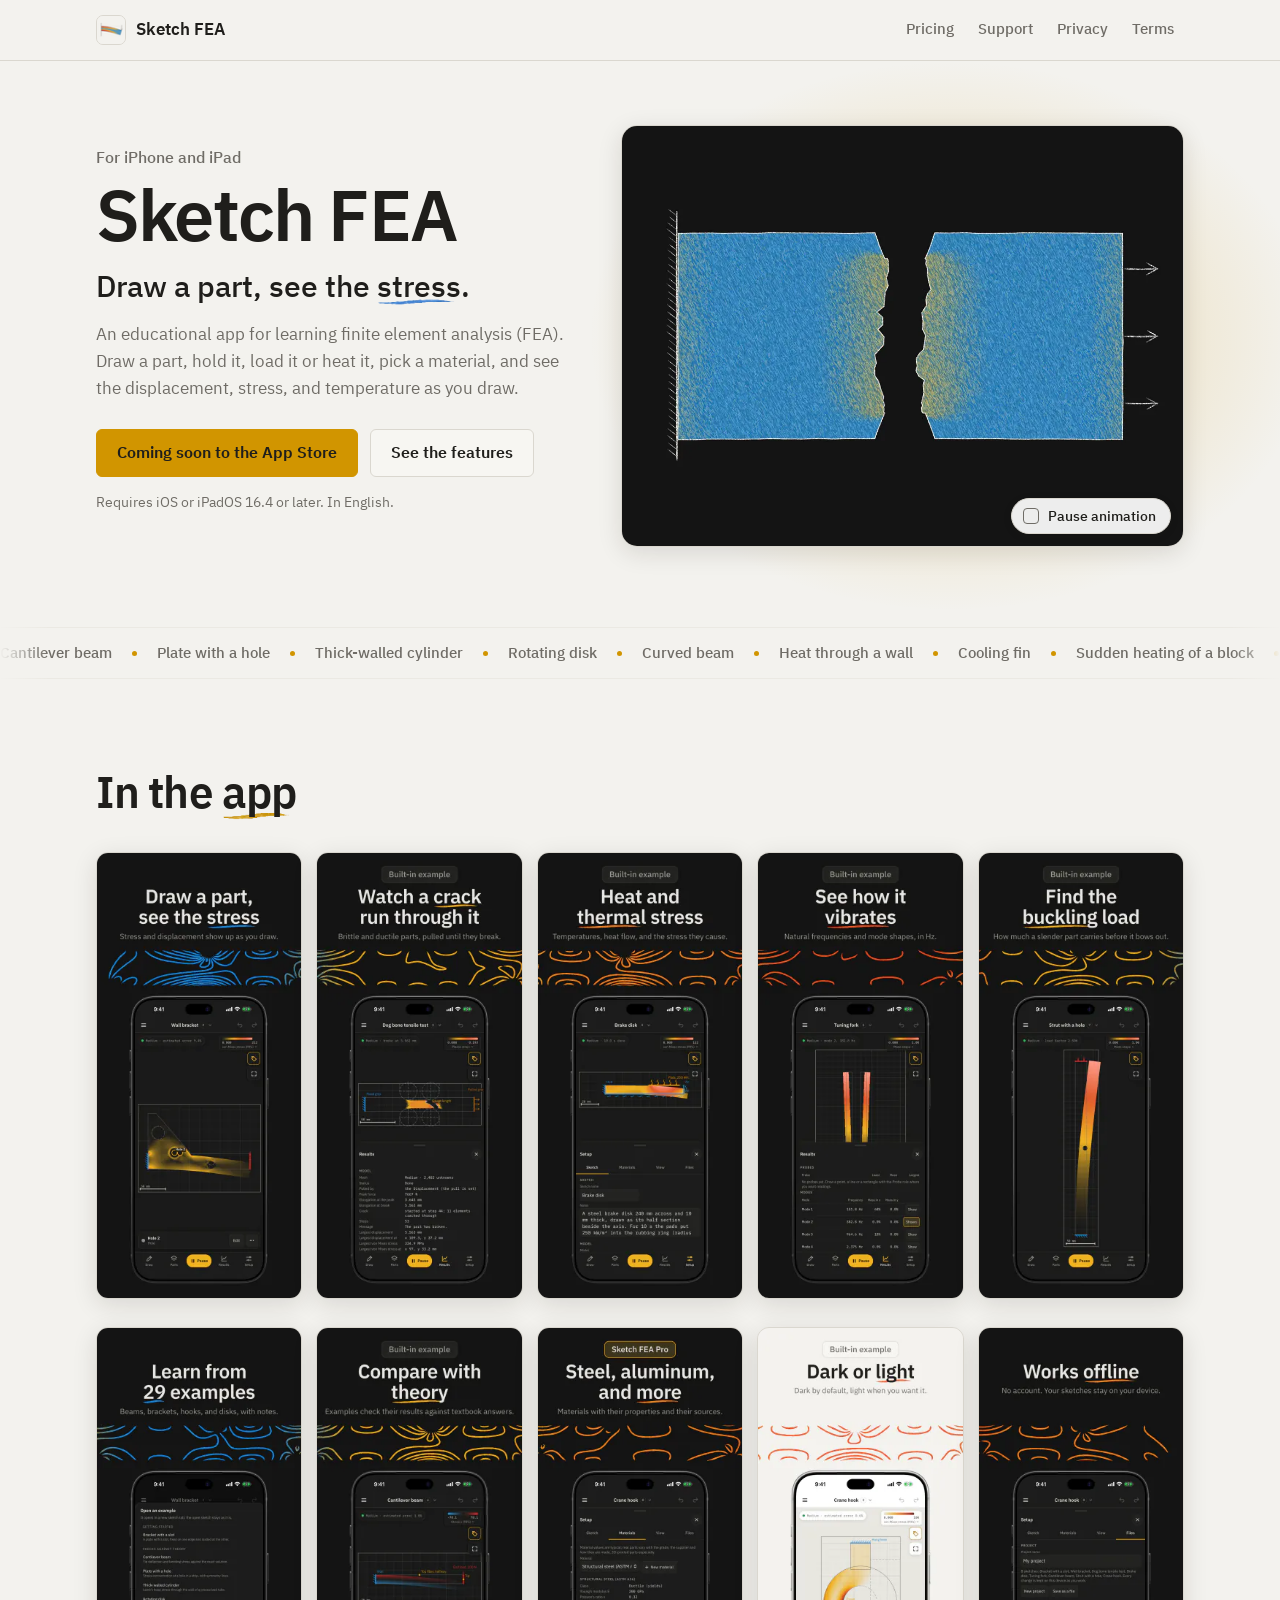
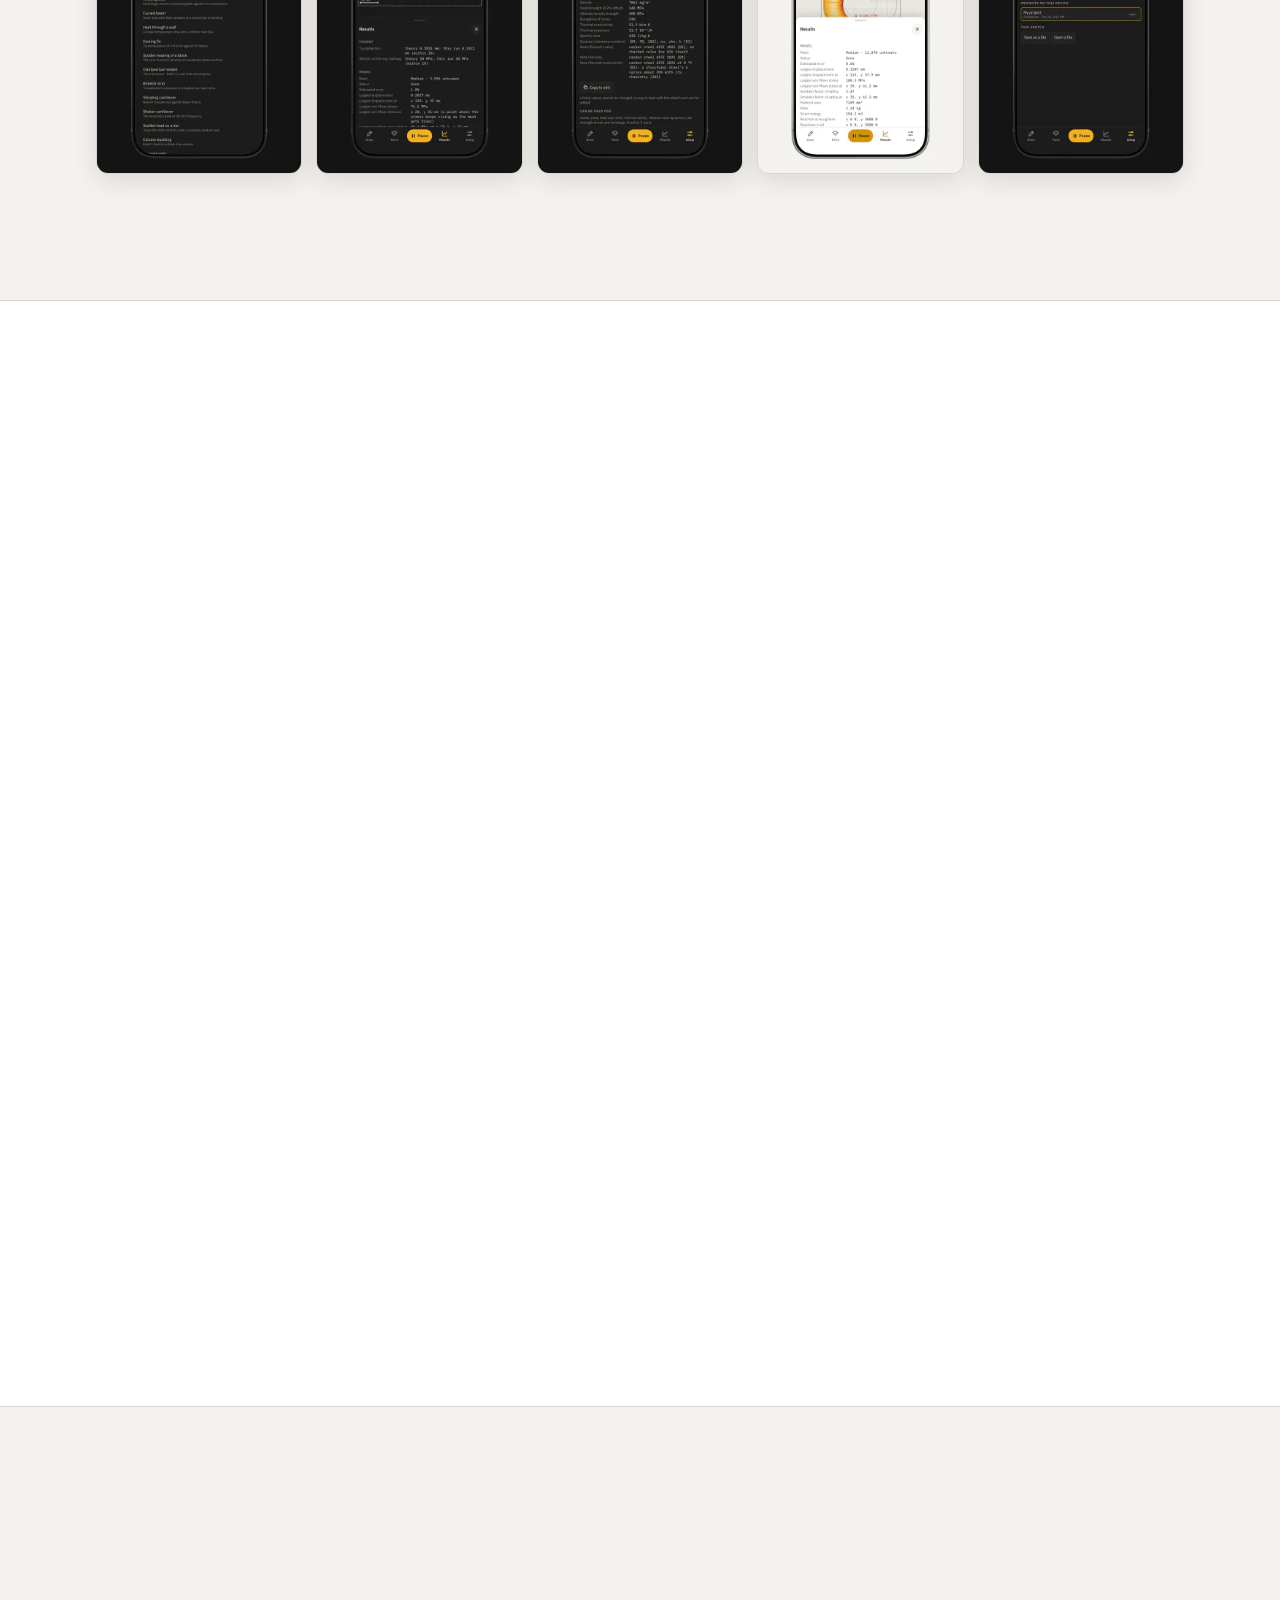
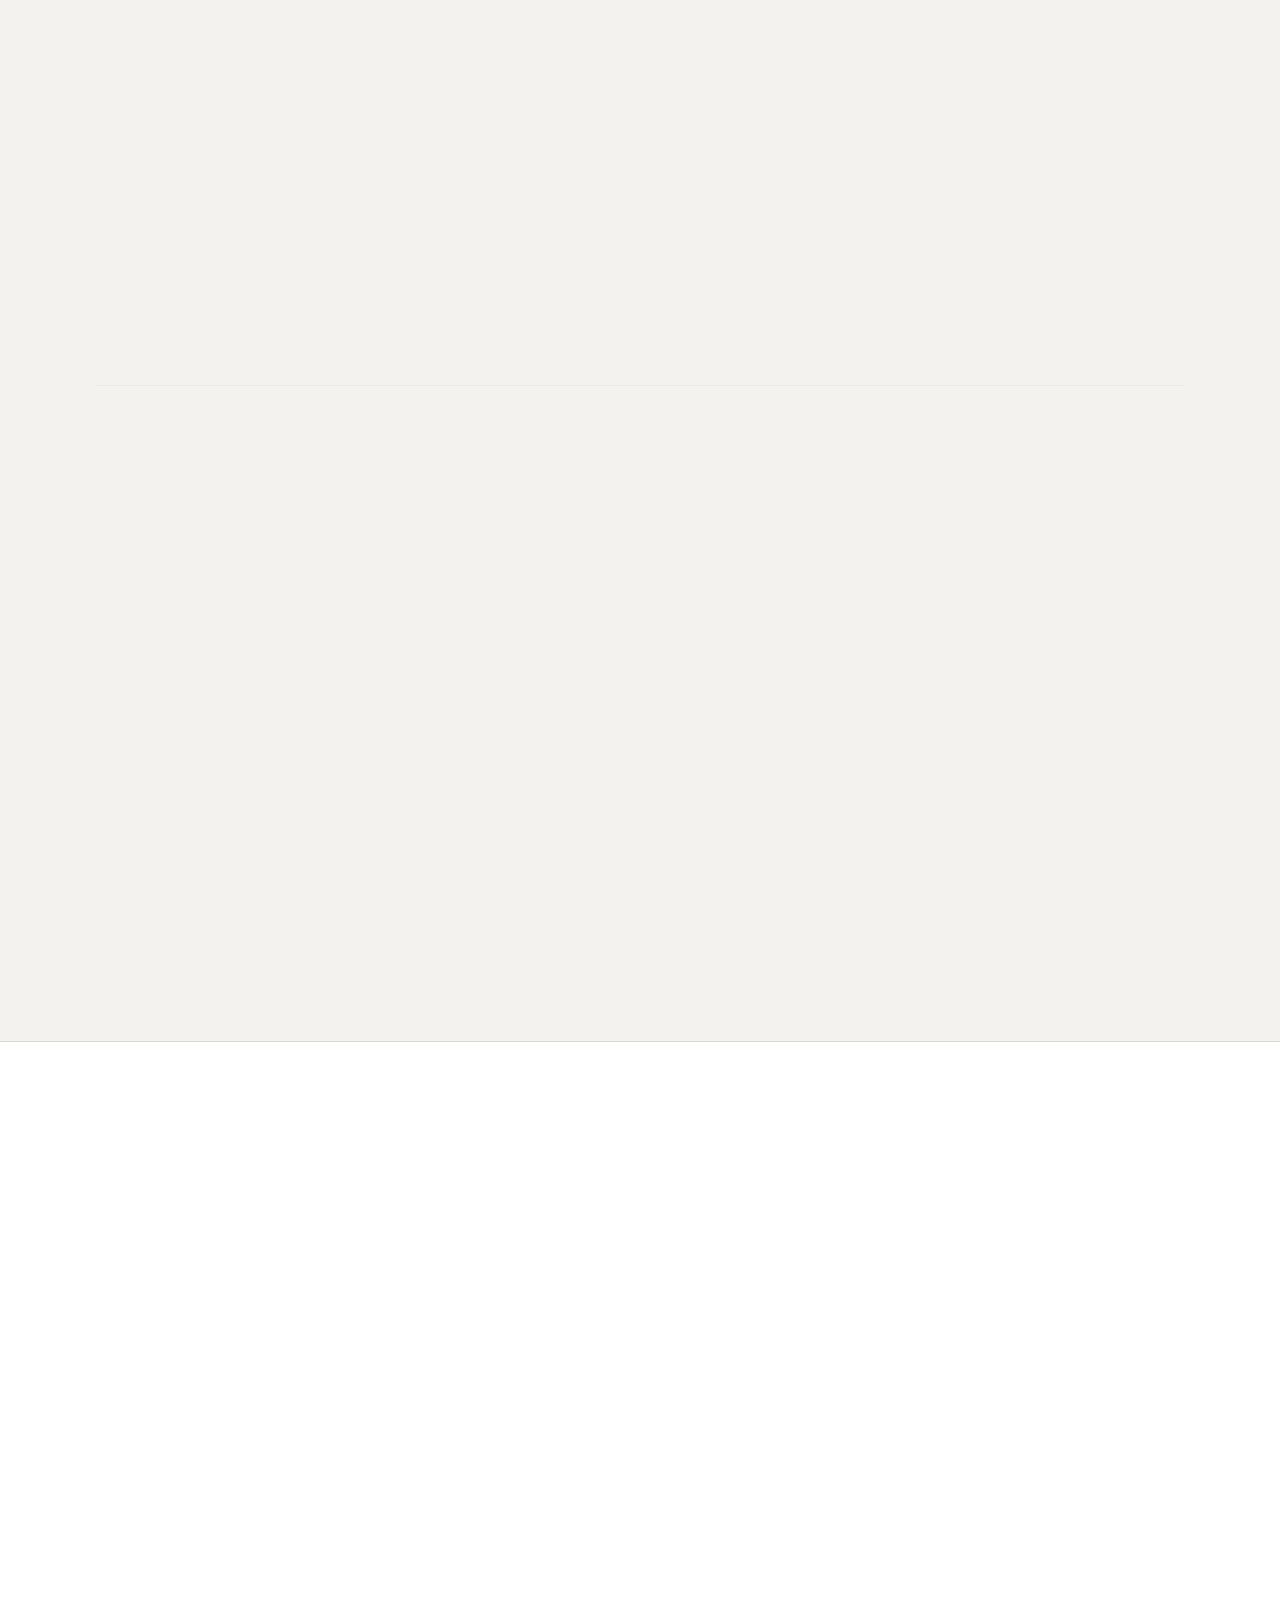
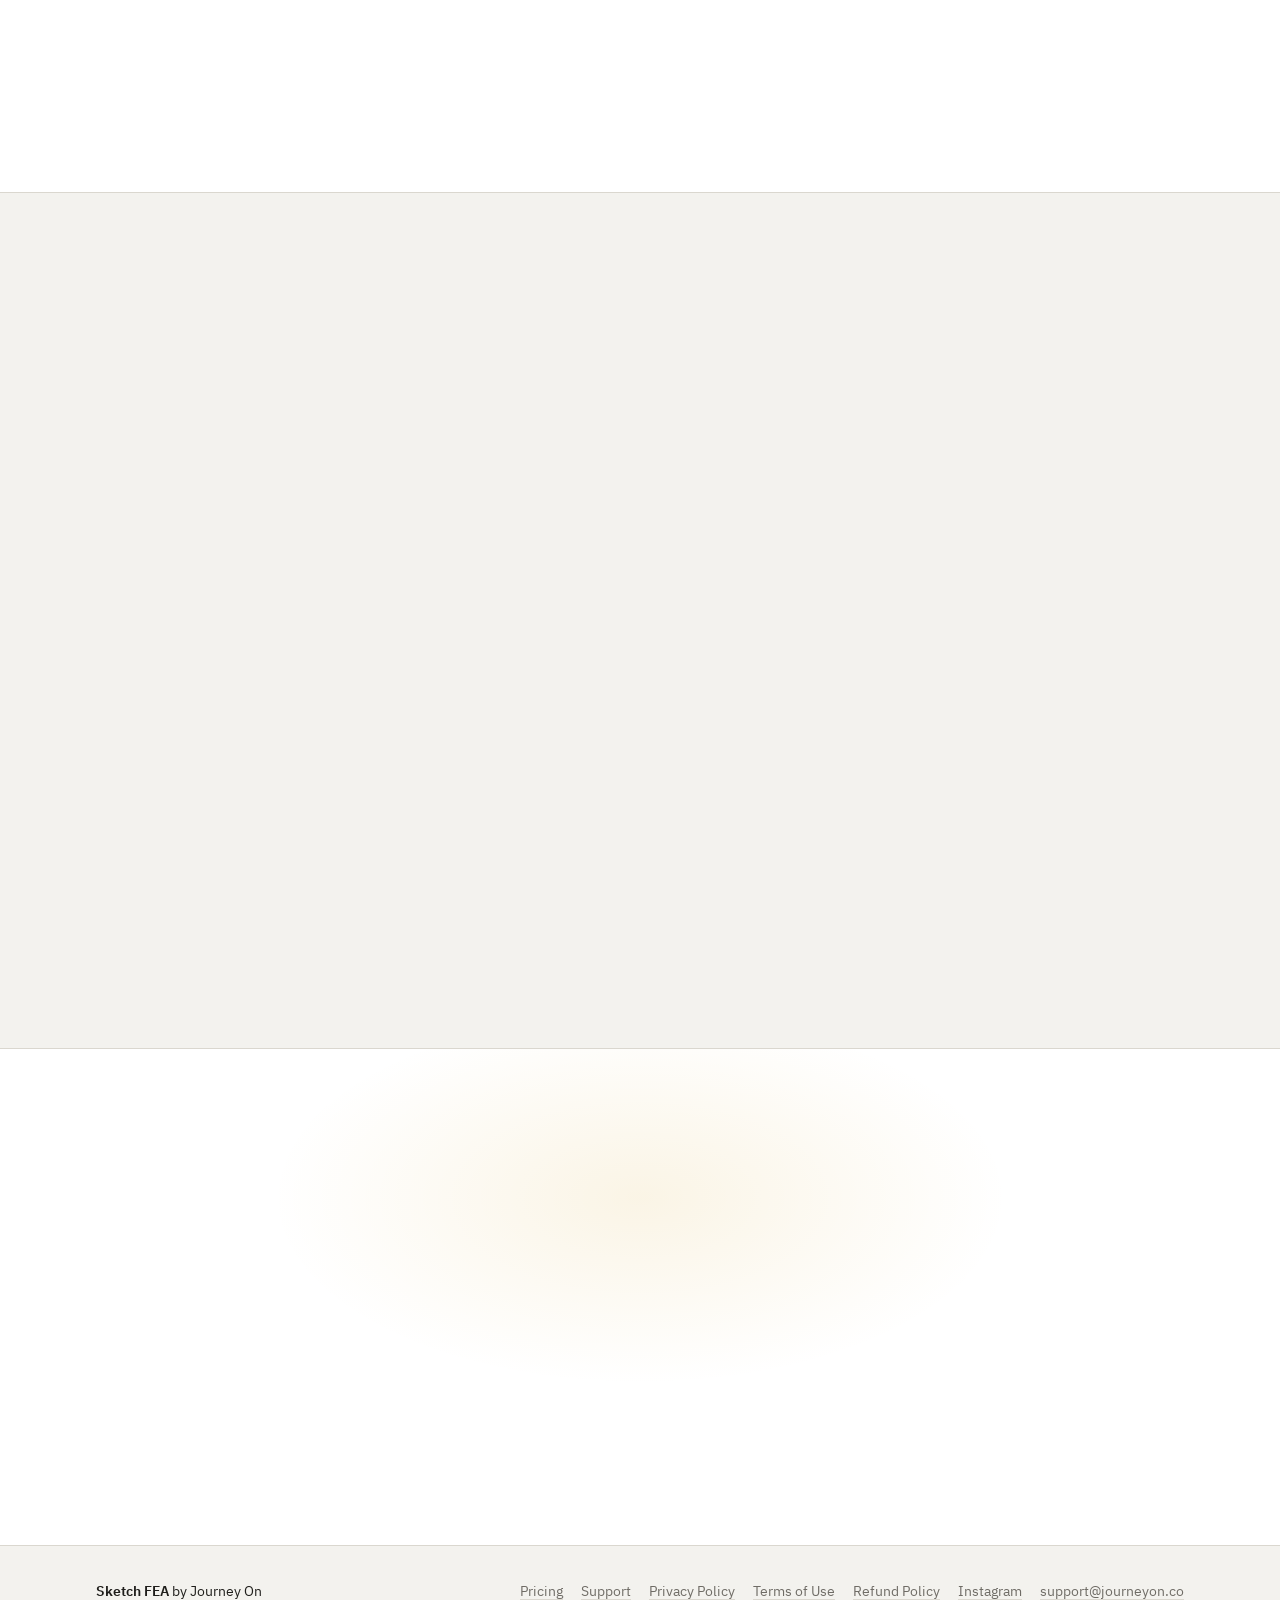
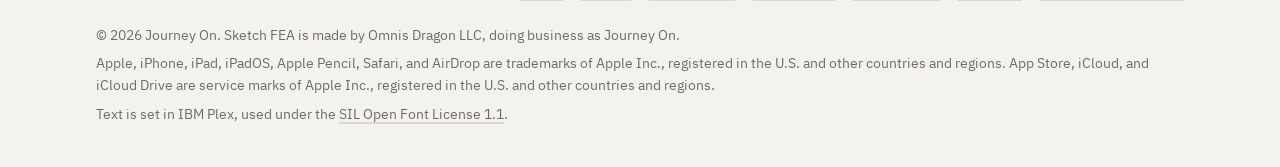
==== commit fa7ff07b: "Screenshots and the iPhone video" ====
--- a/index.html
+++ b/index.html
@@ -100,6 +100,35 @@
     </div>
   </section>
 
+  <section class="section action band" id="action" aria-labelledby="action-title">
+    <div class="wrap">
+      <h2 id="action-title" class="section-title reveal">See it in <span class="pencil mid">action</span></h2>
+      <p class="section-intro reveal">A short video of the app on iPhone, without sound, with controls to play and pause it.</p>
+      <div class="previews reveal-group">
+        <figure class="preview phone">
+          <div class="preview-frame">
+            <img class="preview-poster" src="media/preview-iphone-poster-320.webp" srcset="media/preview-iphone-poster-320.webp 320w, media/preview-iphone-poster-640.webp 640w, media/preview-iphone-poster-960.webp 960w" sizes="(min-width: 1120px) 255px, (min-width: 600px) calc((100vw - 56px) * .24), 260px" width="320" height="569" loading="lazy" decoding="async" alt="The iPhone video: the headline “Draw a part, see the stress” above an iPhone showing a wall bracket with three holes, colored by von Mises stress, as a fourth hole is drawn in its arm.">
+            <video class="preview-video" id="video-iphone" data-autoplay="inview" data-start="2.5" width="608" height="1080" poster="assets/video-poster-clear.png" controls preload="none" muted playsinline disablepictureinpicture disableremoteplayback controlslist="nodownload noplaybackrate" aria-label="Video of the app on iPhone" aria-describedby="preview-scenes">
+              <source src="media/preview-iphone.mp4" type="video/mp4">
+            </video>
+          </div>
+          <button class="preview-toggle" type="button" aria-controls="video-iphone" hidden>Pause video</button>
+          <figcaption>iPhone</figcaption>
+        </figure>
+      </div>
+      <div class="scenes-block reveal">
+        <h3>In the video</h3>
+        <ol class="scenes" id="preview-scenes" role="list">
+          <li>A hole is drawn in a wall bracket, and the stress around it changes at once.</li>
+          <li>A photo of a sketch drawn on paper is read, shown sped up, and its parts are checked on the review screen.</li>
+          <li>In the Dog bone tensile test example, an aluminum specimen is pulled until it tears.</li>
+          <li>In the Tuning fork example, the tines sway in their first mode of vibration.</li>
+          <li>The list of the 29 examples, which run without a subscription. Your own photos and most parts need Sketch FEA Pro.</li>
+        </ol>
+      </div>
+    </div>
+  </section>
+
   <section class="feature" id="draw" aria-labelledby="draw-title">
     <div class="wrap feature-grid">
       <div class="feature-text reveal">
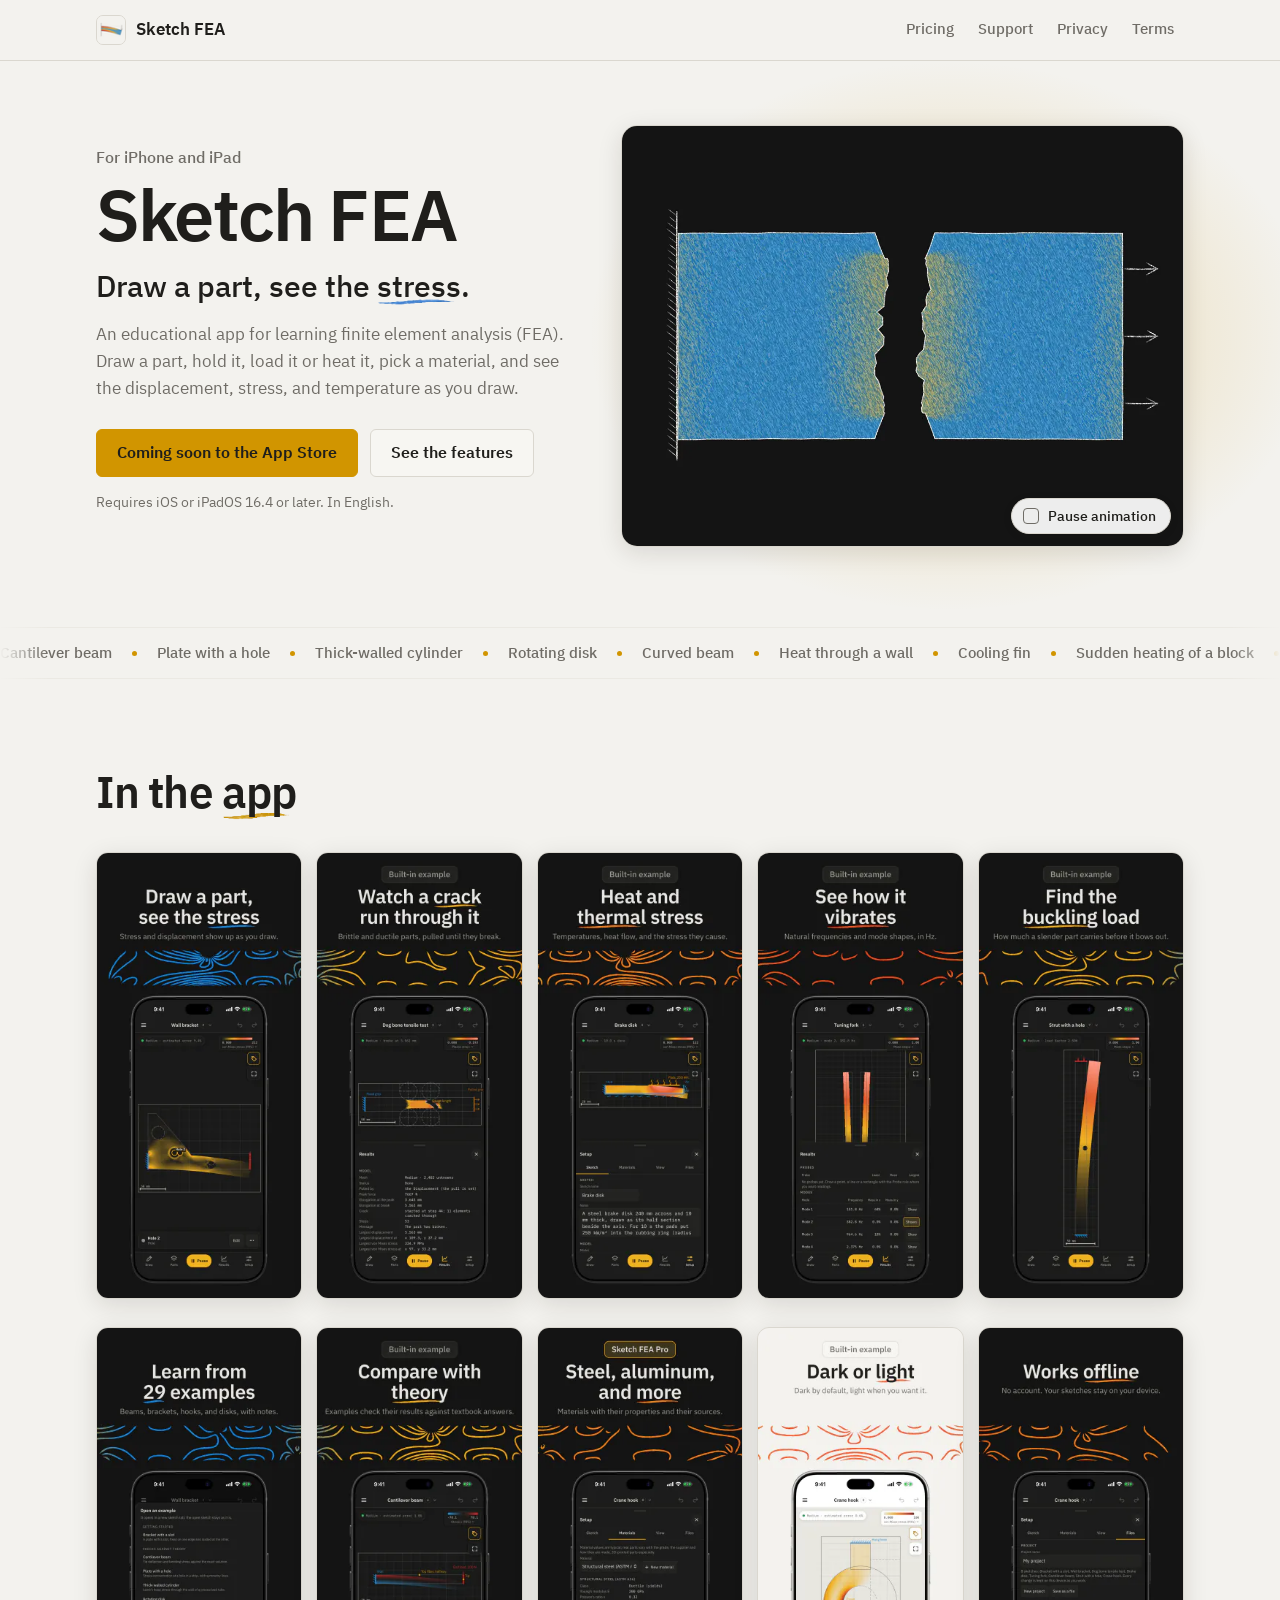
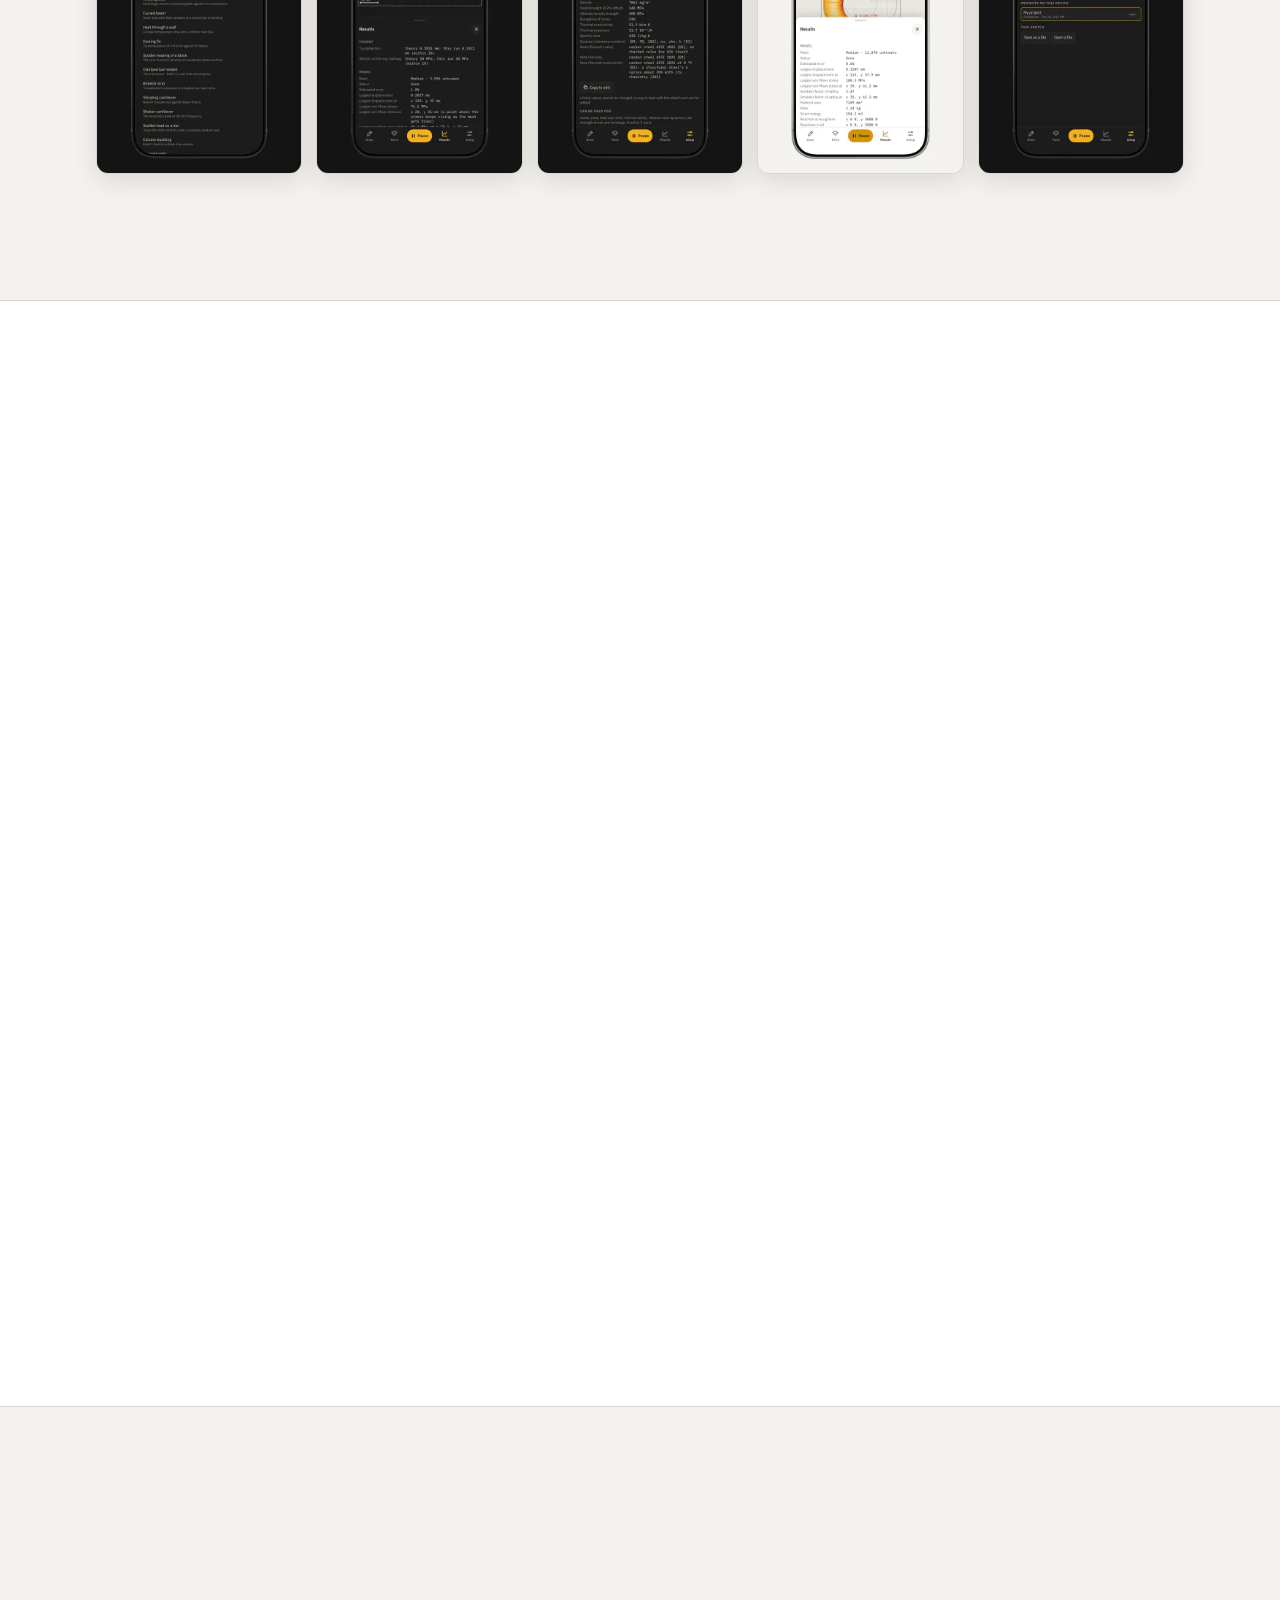
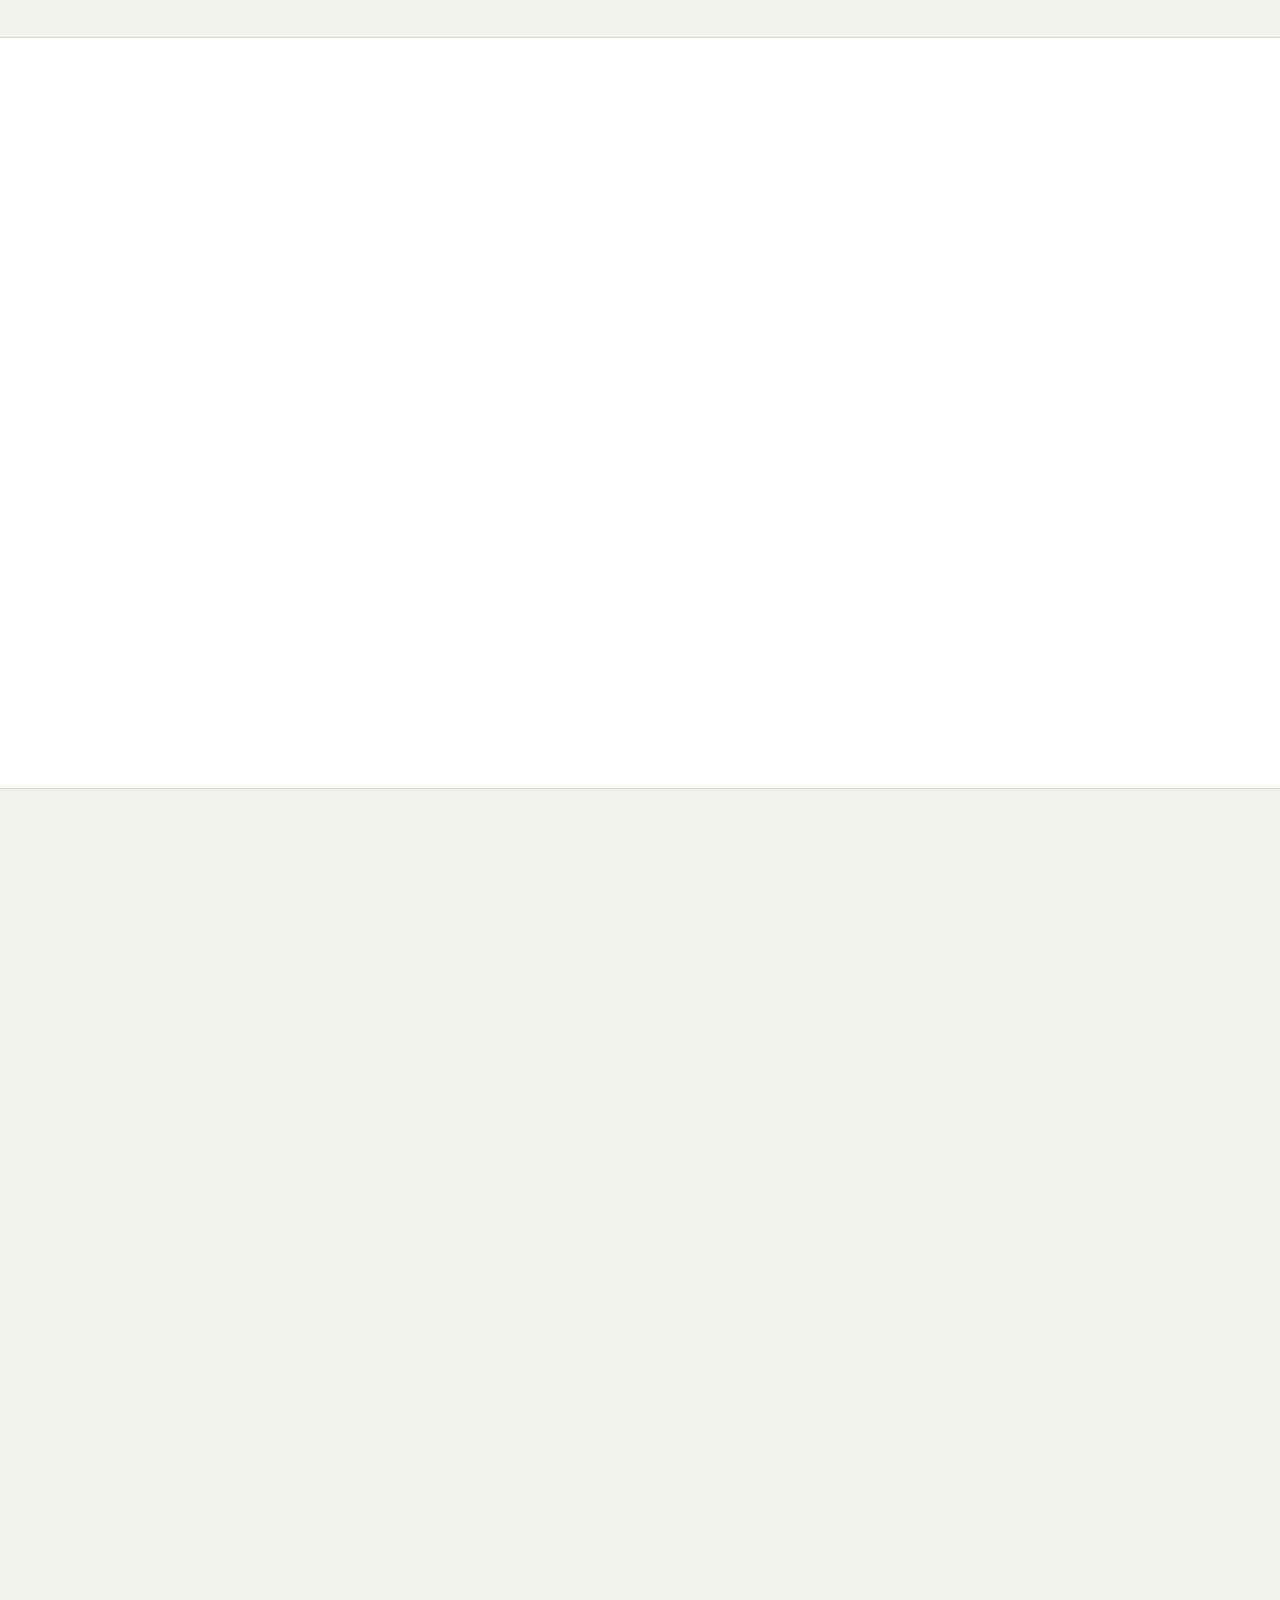
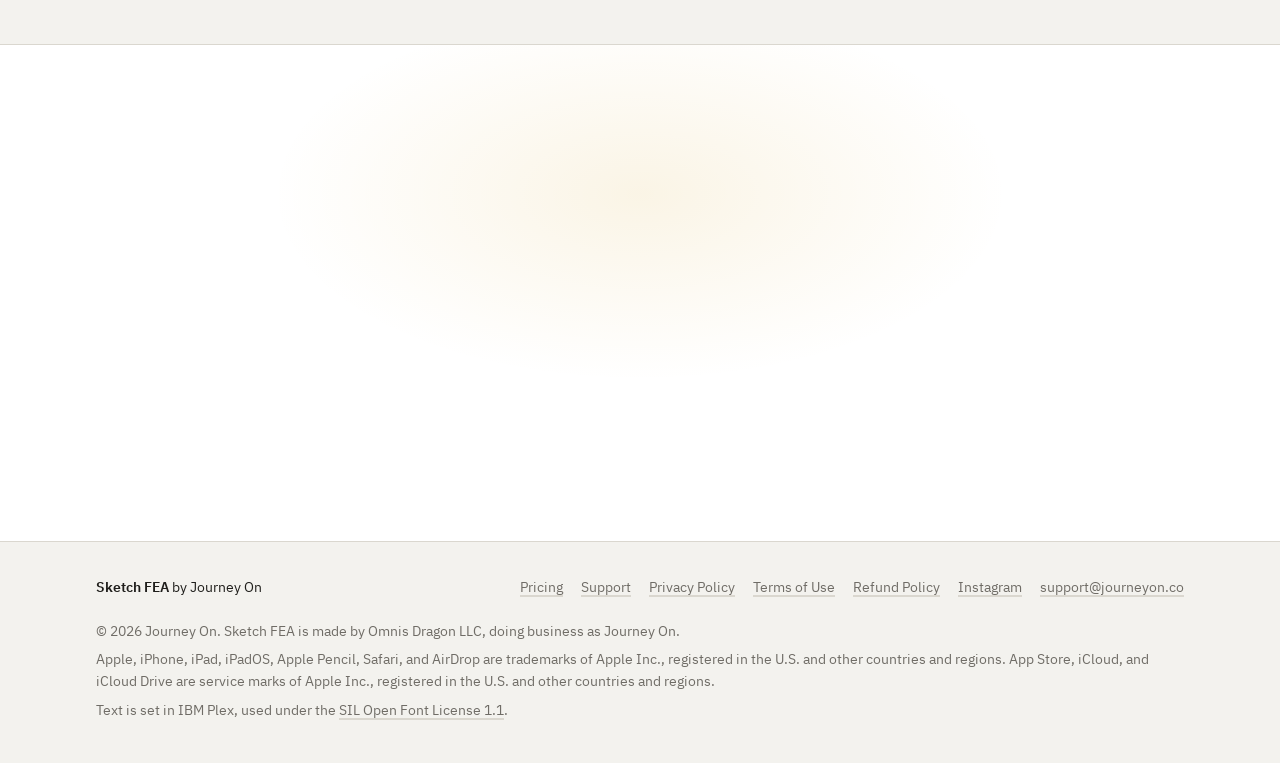
==== commit fd5008fd: "iPad screenshots" ====
--- a/index.html
+++ b/index.html
@@ -136,45 +136,48 @@
         <p>Draw lines, rectangles, circles, curves, freehand strokes, and dimensions in mm, with snapping, undo, and redo. Type a dimension to resize a side.</p>
         <p>Give each part a role: the solid part and its holes, the supports that hold it, the loads that push on it, and the temperatures and heat that reach it. Each solid has its own material.</p>
         <p>Model a plate of set thickness (plane stress), a slice of a long part (plane strain), or the section of a round part (axisymmetric).</p>
-      </div>
-      <div class="feature-aside reveal">
-        <div class="groups">
-          <div>
-            <h3>The part</h3>
-            <ul>
-              <li>Solid</li>
-              <li>Hole</li>
-            </ul>
+        <div class="feature-aside reveal">
+          <div class="groups">
+            <div>
+              <h3>The part</h3>
+              <ul>
+                <li>Solid</li>
+                <li>Hole</li>
+              </ul>
+            </div>
+            <div>
+              <h3>Supports</h3>
+              <ul>
+                <li>Fixed</li>
+                <li>Pin</li>
+                <li>Roller</li>
+                <li>Symmetry</li>
+                <li>Displacement</li>
+              </ul>
+            </div>
+            <div>
+              <h3>Loads</h3>
+              <ul>
+                <li>Force</li>
+                <li>Pressure</li>
+                <li>Gravity, acceleration, and rotation</li>
+              </ul>
+            </div>
+            <div>
+              <h3>Heat</h3>
+              <ul>
+                <li>Temperature</li>
+                <li>Heat flux</li>
+                <li>Convection</li>
+                <li>Heat source</li>
+              </ul>
+            </div>
           </div>
-          <div>
-            <h3>Supports</h3>
-            <ul>
-              <li>Fixed</li>
-              <li>Pin</li>
-              <li>Roller</li>
-              <li>Symmetry</li>
-              <li>Displacement</li>
-            </ul>
-          </div>
-          <div>
-            <h3>Loads</h3>
-            <ul>
-              <li>Force</li>
-              <li>Pressure</li>
-              <li>Gravity, acceleration, and rotation</li>
-            </ul>
-          </div>
-          <div>
-            <h3>Heat</h3>
-            <ul>
-              <li>Temperature</li>
-              <li>Heat flux</li>
-              <li>Convection</li>
-              <li>Heat source</li>
-            </ul>
-          </div>
-        </div>
-      </div>
+        </div>
+      </div>
+      <figure class="feature-shot reveal">
+        <img src="media/ipad-01-draw-640.webp" srcset="media/ipad-01-draw-640.webp 640w, media/ipad-01-draw-1280.webp 1280w" sizes="(min-width: 960px) 600px, calc(100vw - 32px)" width="640" height="480" loading="lazy" decoding="async" alt="Draw a part, see the stress. Stress and displacement show up as you draw. On iPad, a wall bracket with three holes, colored by von Mises stress, with the hole just drawn selected and its size in the Parts panel.">
+      </figure>
     </div>
   </section>
 
@@ -196,21 +199,24 @@
           <li>Read the largest values and where they are, the reactions at the supports, frequencies in Hz, the buckling load, and the peak force.</li>
           <li>Work in SI units (mm, N, MPa, °C) or US customary units (in, lbf, psi, °F).</li>
         </ul>
-      </div>
-      <div class="feature-aside reveal">
-        <h3 class="aside-title">Nine analyses</h3>
-        <ul class="aside-list">
-          <li><strong>Static stress</strong> Displacement, stress, strain, and the factor of safety.</li>
-          <li><strong>Heat</strong> Steady temperatures and the heat through each edge.</li>
-          <li><strong>Heat over time</strong> Temperatures as they change from a uniform start.</li>
-          <li><strong>Thermal stress</strong> The stress that a temperature change causes.</li>
-          <li><strong>Vibration modes</strong> Natural frequencies and mode shapes.</li>
-          <li><strong>Shaking</strong> The response to a force that swings at one frequency.</li>
-          <li><strong>Dynamics over time</strong> The motion after a sudden, ramped, or pulsed load.</li>
-          <li><strong>Buckling</strong> The load at which a slender part bows out.</li>
-          <li><strong>Breakage</strong> A rising load until the part yields, cracks, and breaks.</li>
-        </ul>
-      </div>
+        <div class="feature-aside reveal">
+          <h3 class="aside-title">Nine analyses</h3>
+          <ul class="aside-list">
+            <li><strong>Static stress</strong> Displacement, stress, strain, and the factor of safety.</li>
+            <li><strong>Heat</strong> Steady temperatures and the heat through each edge.</li>
+            <li><strong>Heat over time</strong> Temperatures as they change from a uniform start.</li>
+            <li><strong>Thermal stress</strong> The stress that a temperature change causes.</li>
+            <li><strong>Vibration modes</strong> Natural frequencies and mode shapes.</li>
+            <li><strong>Shaking</strong> The response to a force that swings at one frequency.</li>
+            <li><strong>Dynamics over time</strong> The motion after a sudden, ramped, or pulsed load.</li>
+            <li><strong>Buckling</strong> The load at which a slender part bows out.</li>
+            <li><strong>Breakage</strong> A rising load until the part yields, cracks, and breaks.</li>
+          </ul>
+        </div>
+      </div>
+      <figure class="feature-shot reveal">
+        <img src="media/ipad-02-crack-640.webp" srcset="media/ipad-02-crack-640.webp 640w, media/ipad-02-crack-1280.webp 1280w" sizes="(min-width: 960px) 600px, calc(100vw - 32px)" width="640" height="480" loading="lazy" decoding="async" alt="Watch a crack run through it. Brittle and ductile parts, pulled until they break. Built-in example. On iPad, the aluminum dog bone tensile specimen torn in its gauge length, colored by plastic strain, beside Results with the peak force and the force against elongation.">
+      </figure>
     </div>
   </section>
 
@@ -220,50 +226,53 @@
         <h2 id="examples-title">Learn with <span class="pencil long">29 examples</span></h2>
         <p>Each example has notes on what to look for, the theory value where there is one, and what to try next. All 29 are free to run and explore, in every analysis.</p>
         <p>Pick from 18 materials, from structural steel and aluminum 6061-T6 to ABS, PLA, glass, and concrete, each with its properties and their sources.</p>
-      </div>
-      <div class="feature-aside reveal">
-        <div class="groups">
-          <div>
-            <h3>Checks against theory</h3>
-            <ul>
-              <li>Cantilever beam</li>
-              <li>Plate with a hole</li>
-              <li>Thick-walled cylinder</li>
-              <li>Rotating disk</li>
-              <li>Curved beam</li>
-              <li>Heat through a wall</li>
-              <li>Cooling fin</li>
-              <li>Sudden heating of a block</li>
-              <li>Clamped bar heated</li>
-              <li>Bimetal strip</li>
-              <li>Vibrating cantilever</li>
-              <li>Shaken cantilever</li>
-              <li>Sudden load on a bar</li>
-              <li>Column buckling</li>
-              <li>Bar past yield</li>
-            </ul>
+        <div class="feature-aside reveal">
+          <div class="groups">
+            <div>
+              <h3>Checks against theory</h3>
+              <ul>
+                <li>Cantilever beam</li>
+                <li>Plate with a hole</li>
+                <li>Thick-walled cylinder</li>
+                <li>Rotating disk</li>
+                <li>Curved beam</li>
+                <li>Heat through a wall</li>
+                <li>Cooling fin</li>
+                <li>Sudden heating of a block</li>
+                <li>Clamped bar heated</li>
+                <li>Bimetal strip</li>
+                <li>Vibrating cantilever</li>
+                <li>Shaken cantilever</li>
+                <li>Sudden load on a bar</li>
+                <li>Column buckling</li>
+                <li>Bar past yield</li>
+              </ul>
+            </div>
+            <div>
+              <h3>Applications</h3>
+              <ul>
+                <li>Dog bone tensile test</li>
+                <li>L-bracket</li>
+                <li>Crane hook</li>
+                <li>Wrench</li>
+                <li>Pressure vessel head</li>
+                <li>Heat sink</li>
+                <li>Brake disk</li>
+                <li>Hot pipe under pressure</li>
+                <li>Thermostat strip with a heater</li>
+                <li>Tuning fork</li>
+                <li>Bracket on a shaker</li>
+                <li>Dropped load on a beam</li>
+                <li>Strut with a hole</li>
+                <li>Notched glass bar</li>
+              </ul>
+            </div>
           </div>
-          <div>
-            <h3>Applications</h3>
-            <ul>
-              <li>Dog bone tensile test</li>
-              <li>L-bracket</li>
-              <li>Crane hook</li>
-              <li>Wrench</li>
-              <li>Pressure vessel head</li>
-              <li>Heat sink</li>
-              <li>Brake disk</li>
-              <li>Hot pipe under pressure</li>
-              <li>Thermostat strip with a heater</li>
-              <li>Tuning fork</li>
-              <li>Bracket on a shaker</li>
-              <li>Dropped load on a beam</li>
-              <li>Strut with a hole</li>
-              <li>Notched glass bar</li>
-            </ul>
-          </div>
-        </div>
-      </div>
+        </div>
+      </div>
+      <figure class="feature-shot reveal">
+        <img src="media/ipad-06-examples-640.webp" srcset="media/ipad-06-examples-640.webp 640w, media/ipad-06-examples-1280.webp 1280w" sizes="(min-width: 960px) 600px, calc(100vw - 32px)" width="640" height="480" loading="lazy" decoding="async" alt="Learn from 29 examples. Beams, brackets, hooks, and disks, with notes. On iPad, the list of examples open over a drawn bracket: the starting example and the checks against theory.">
+      </figure>
     </div>
   </section>
 
@@ -273,18 +282,21 @@
         <h2 id="theory-title">Compare with <span class="pencil mid">theory</span></h2>
         <p>Fifteen examples follow cases with a known answer from mechanics and heat transfer textbooks. When the run is done, the Results tab shows the theory value beside the app’s own value, and whether they agree within the stated tolerance.</p>
         <p>Change the part and see how far the answer moves: make a beam deeper, a hole larger, or a column taller.</p>
-      </div>
-      <div class="feature-aside reveal">
-        <h3 class="aside-title">Theory values in the notes</h3>
-        <ul class="aside-list">
-          <li><strong>Cantilever beam</strong> Tip deflection 0.2014 mm, from the elasticity solution.</li>
-          <li><strong>Plate with a hole</strong> Stress at the hole 3.15 times the stress far away.</li>
-          <li><strong>Clamped bar heated</strong> Stress −EαΔT = −117 MPa along the bar.</li>
-          <li><strong>Vibrating cantilever</strong> First bending frequency 808.4 Hz.</li>
-          <li><strong>Column buckling</strong> Buckling load 164.45 N: Euler’s load for a fixed–free column, lowered slightly by shear.</li>
-          <li><strong>Bar past yield</strong> Peak force 6,200 N, the tensile strength times the area.</li>
-        </ul>
-      </div>
+        <div class="feature-aside reveal">
+          <h3 class="aside-title">Theory values in the notes</h3>
+          <ul class="aside-list">
+            <li><strong>Cantilever beam</strong> Tip deflection 0.2014 mm, from the elasticity solution.</li>
+            <li><strong>Plate with a hole</strong> Stress at the hole 3.15 times the stress far away.</li>
+            <li><strong>Clamped bar heated</strong> Stress −EαΔT = −117 MPa along the bar.</li>
+            <li><strong>Vibrating cantilever</strong> First bending frequency 808.4 Hz.</li>
+            <li><strong>Column buckling</strong> Buckling load 164.45 N: Euler’s load for a fixed–free column, lowered slightly by shear.</li>
+            <li><strong>Bar past yield</strong> Peak force 6,200 N, the tensile strength times the area.</li>
+          </ul>
+        </div>
+      </div>
+      <figure class="feature-shot reveal">
+        <img src="media/ipad-07-theory-640.webp" srcset="media/ipad-07-theory-640.webp 640w, media/ipad-07-theory-1280.webp 1280w" sizes="(min-width: 960px) 600px, calc(100vw - 32px)" width="640" height="480" loading="lazy" decoding="async" alt="Compare with theory. Examples check their results against textbook answers. Built-in example. On iPad, the cantilever beam colored by bending stress, beside Results with the tip deflection and the bending stress against the exact solution, within 2% and 1%.">
+      </figure>
     </div>
   </section>
 
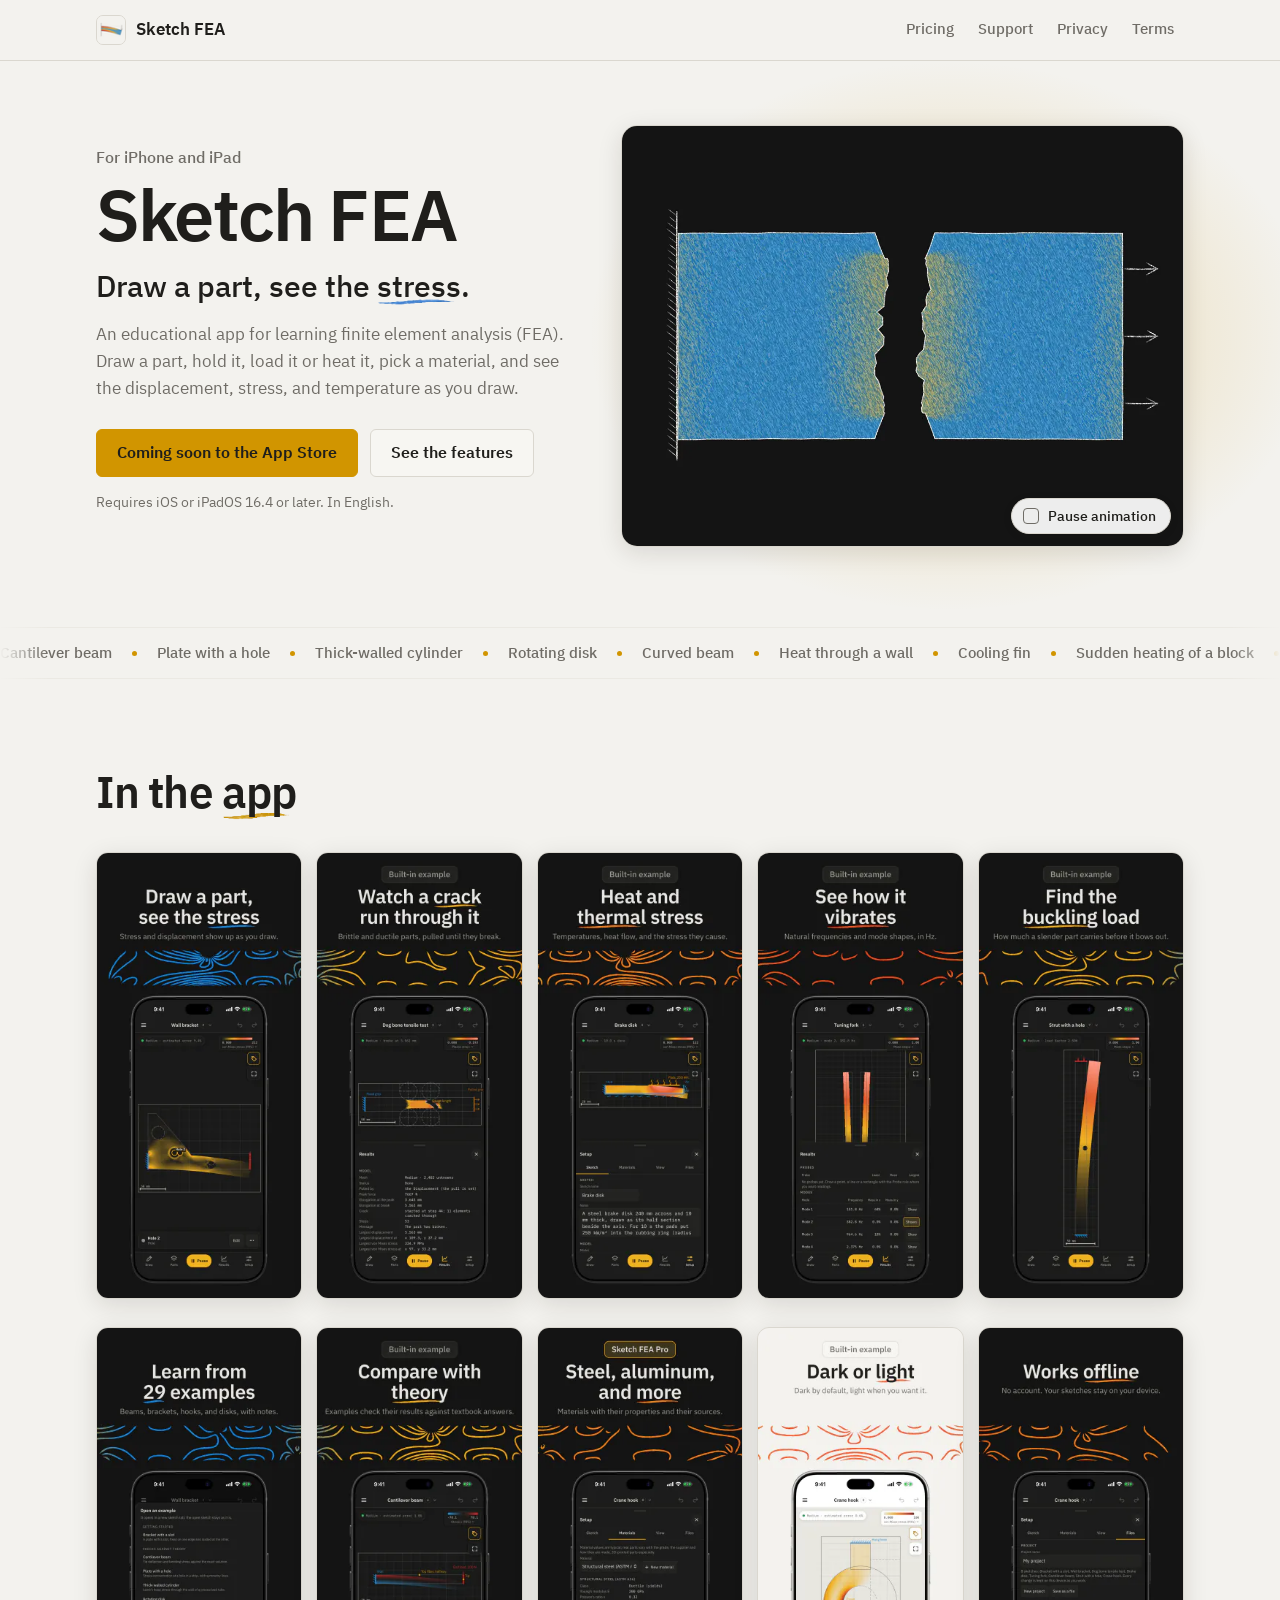
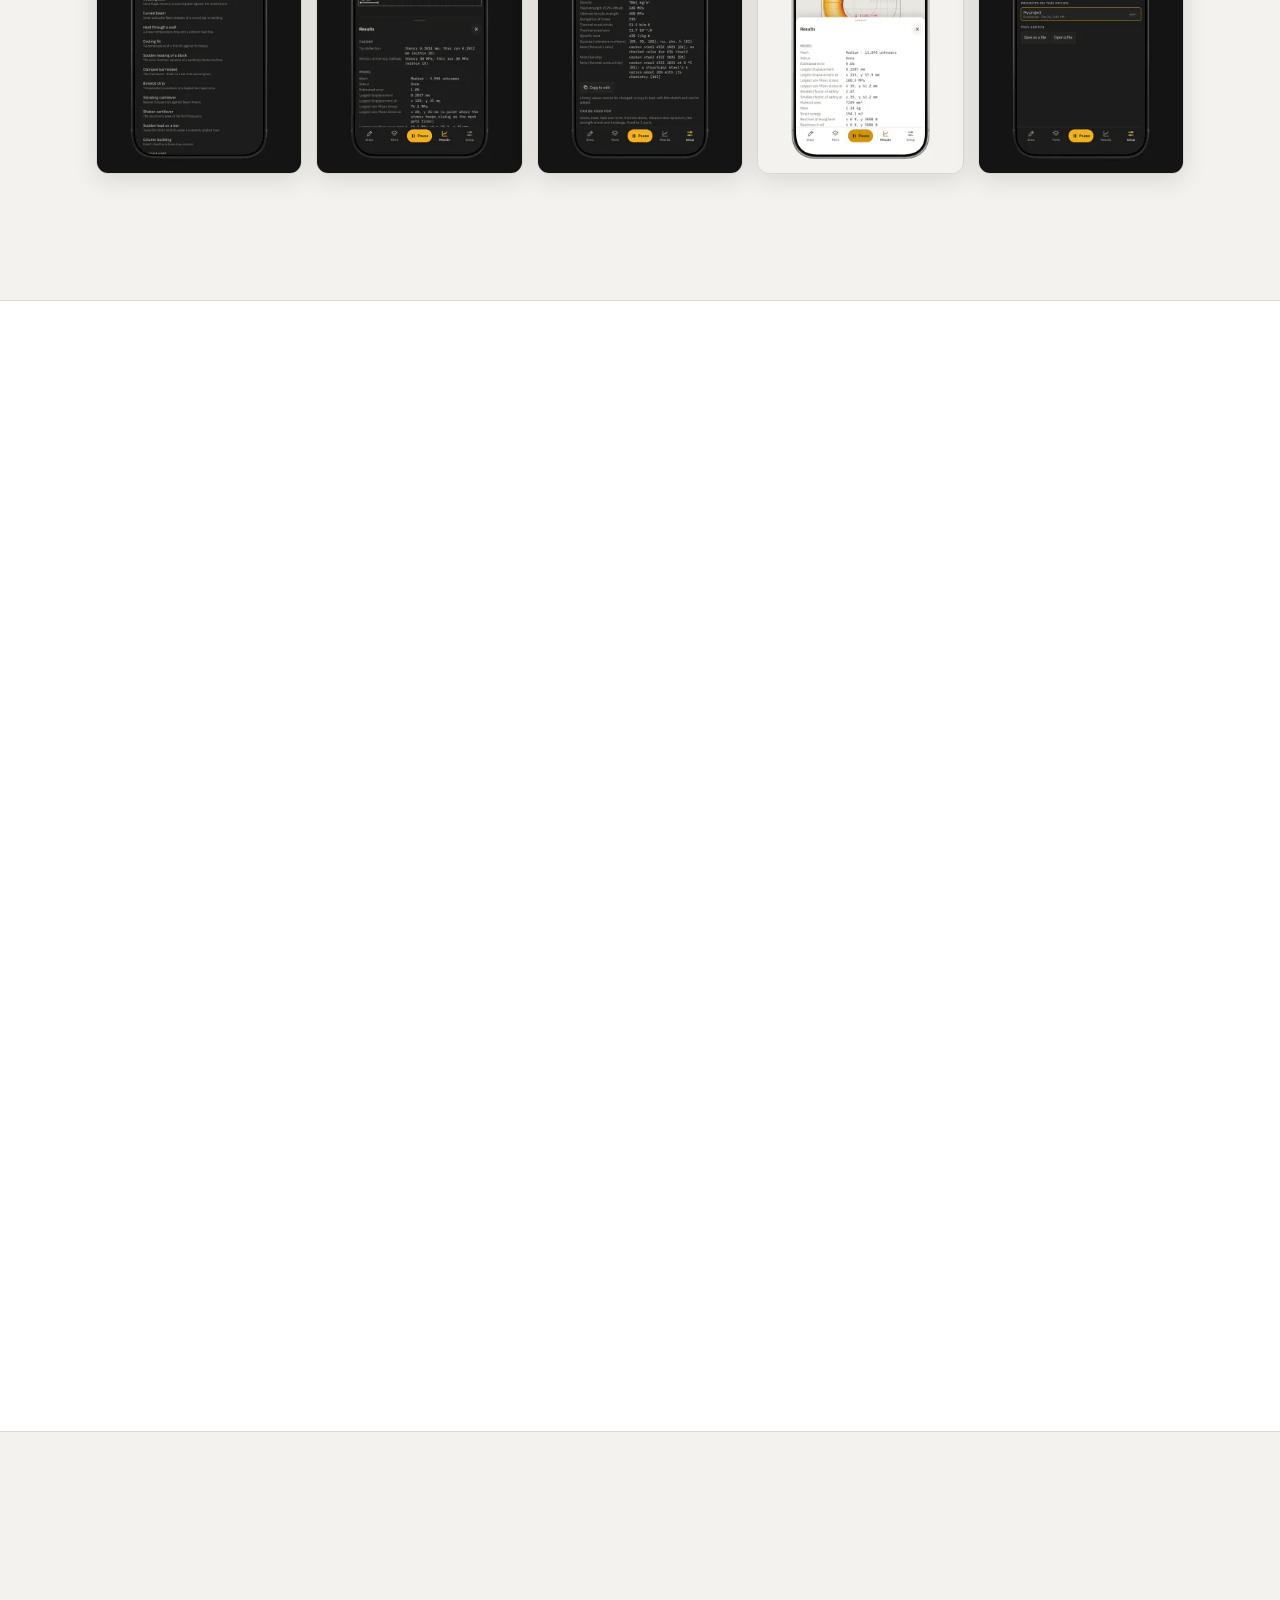
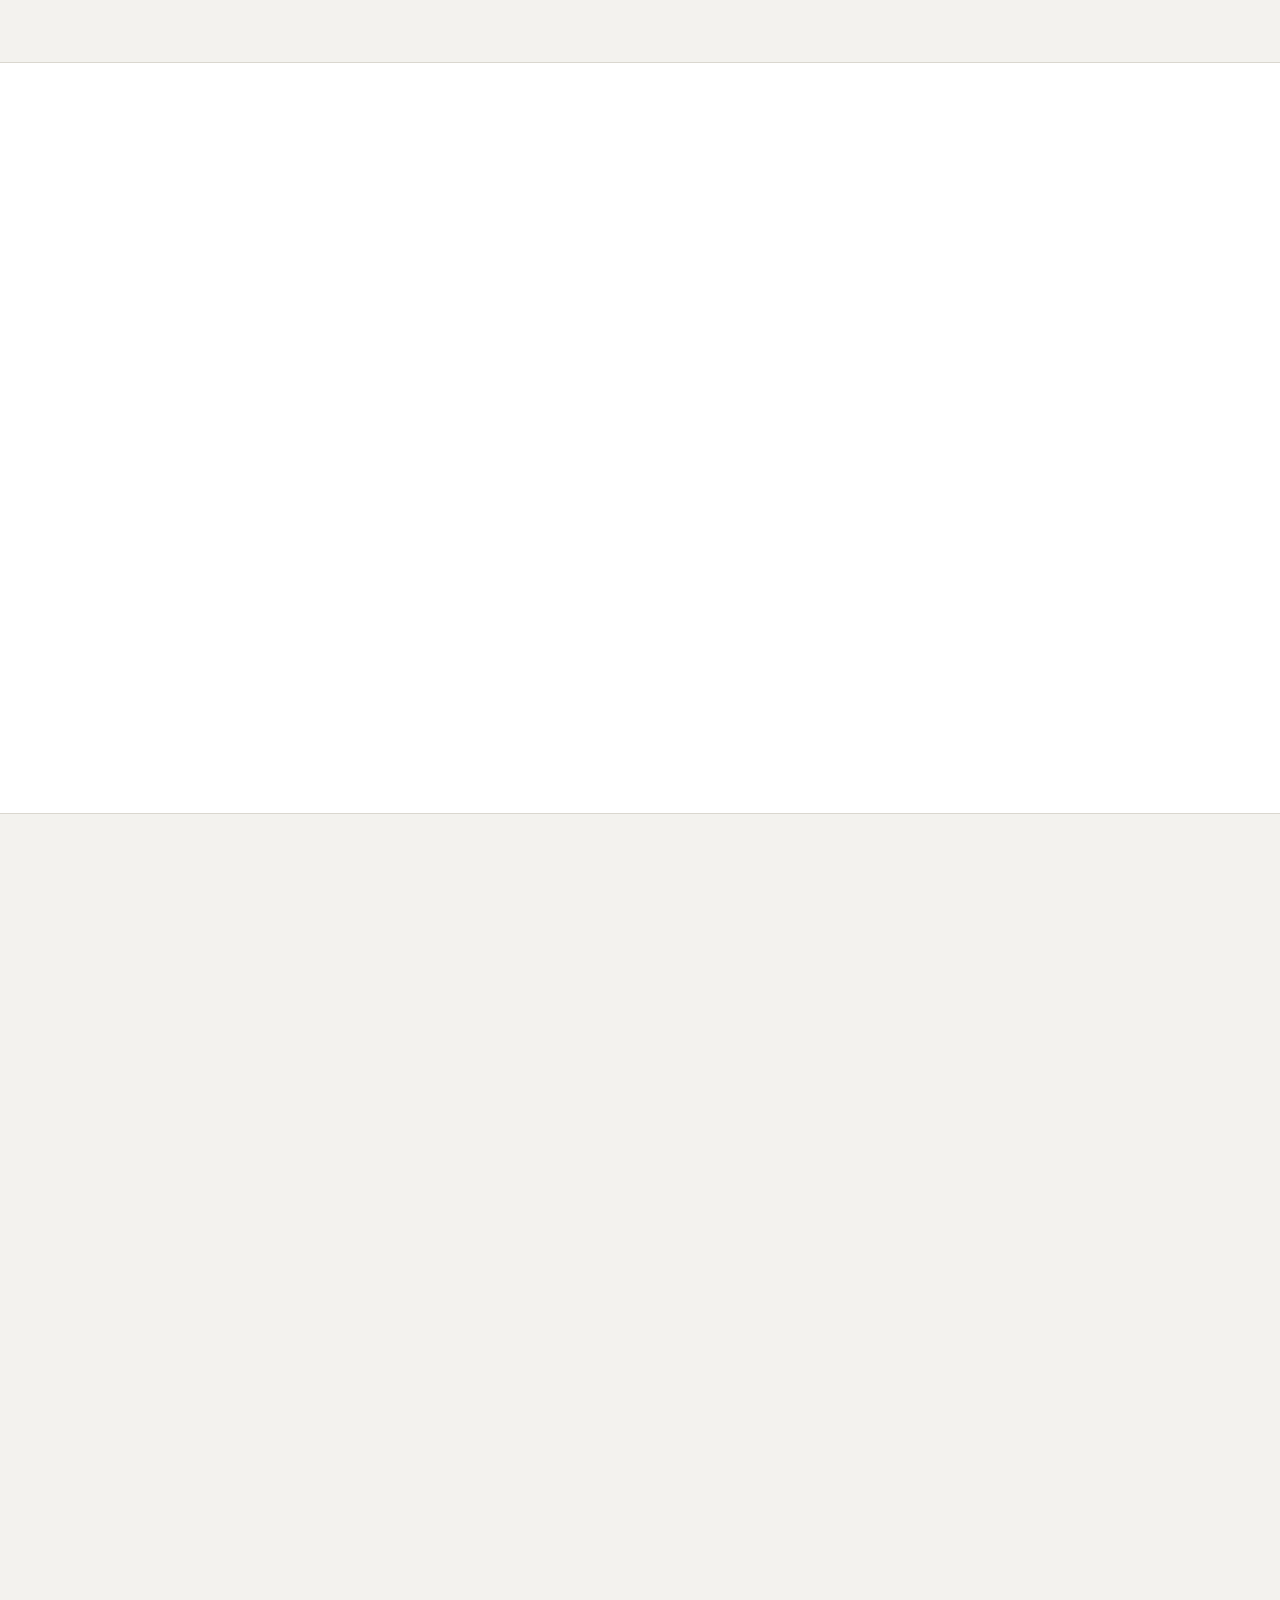
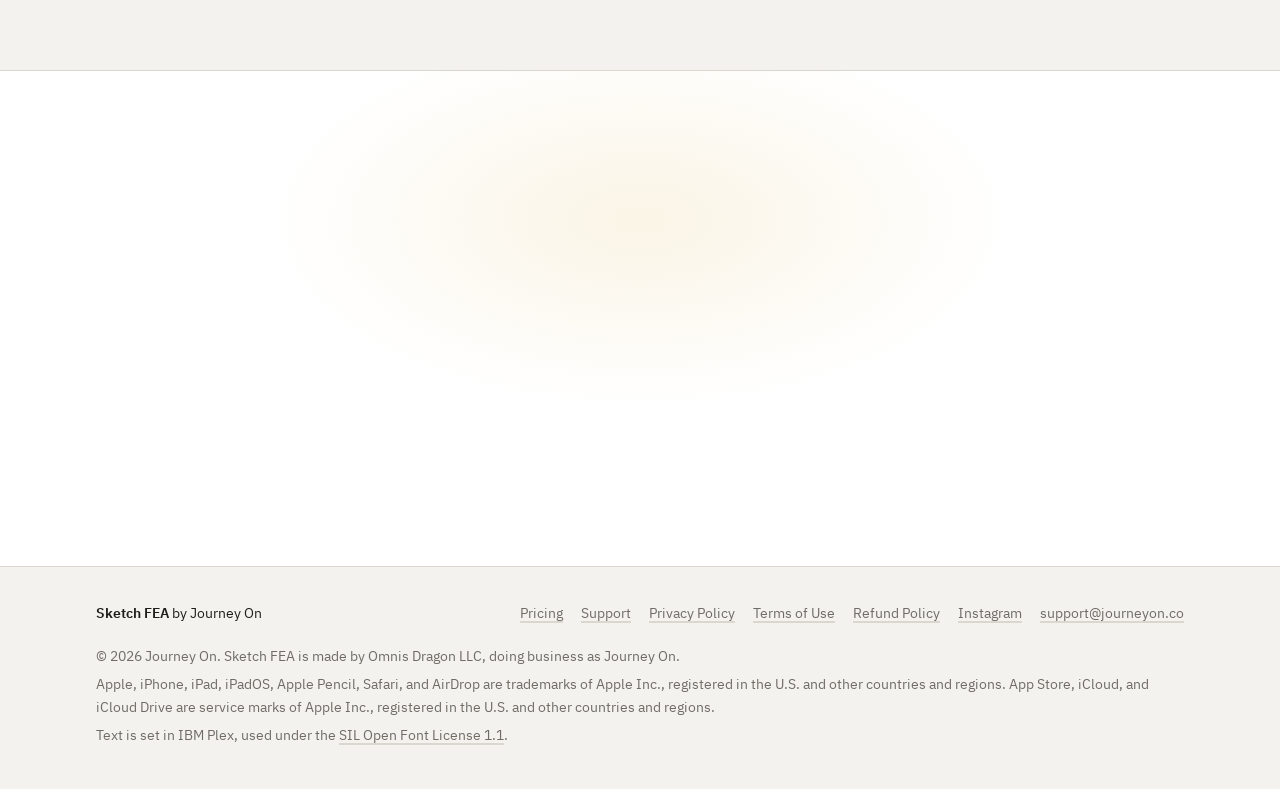
==== commit e902838d: "iPad video in See it in action; the iPhone video without on-screen messages" ====
--- a/index.html
+++ b/index.html
@@ -103,7 +103,7 @@
   <section class="section action band" id="action" aria-labelledby="action-title">
     <div class="wrap">
       <h2 id="action-title" class="section-title reveal">See it in <span class="pencil mid">action</span></h2>
-      <p class="section-intro reveal">A short video of the app on iPhone, without sound, with controls to play and pause it.</p>
+      <p class="section-intro reveal">Short videos of the app on iPhone and iPad, without sound, each with controls to play and pause it.</p>
       <div class="previews reveal-group">
         <figure class="preview phone">
           <div class="preview-frame">
@@ -115,12 +115,22 @@
           <button class="preview-toggle" type="button" aria-controls="video-iphone" hidden>Pause video</button>
           <figcaption>iPhone</figcaption>
         </figure>
+        <figure class="preview tablet">
+          <div class="preview-frame">
+            <img class="preview-poster" src="media/preview-ipad-poster-640.webp" srcset="media/preview-ipad-poster-640.webp 640w, media/preview-ipad-poster-1280.webp 1280w" sizes="(min-width: 1120px) 810px, (min-width: 600px) calc((100vw - 56px) * .76), calc(100vw - 32px)" width="640" height="360" loading="lazy" decoding="async" alt="The iPad video: the headline “Draw a part, see the stress” above an iPad showing the wall bracket, colored by von Mises stress, with a fourth hole just drawn near the wall, beside the Parts panel.">
+            <video class="preview-video" width="1280" height="720" poster="assets/video-poster-clear.png" controls preload="none" muted playsinline disablepictureinpicture disableremoteplayback controlslist="nodownload noplaybackrate" aria-label="Video of the app on iPad" aria-describedby="preview-scenes">
+              <source media="(min-width: 600px)" src="media/preview-ipad.mp4" type="video/mp4">
+              <source src="media/preview-ipad-small.mp4" type="video/mp4">
+            </video>
+          </div>
+          <figcaption>iPad</figcaption>
+        </figure>
       </div>
       <div class="scenes-block reveal">
-        <h3>In the video</h3>
+        <h3>In the videos</h3>
         <ol class="scenes" id="preview-scenes" role="list">
           <li>A hole is drawn in a wall bracket, and the stress around it changes at once.</li>
-          <li>A photo of a sketch drawn on paper is read, shown sped up, and its parts are checked on the review screen.</li>
+          <li>A photo of a sketch drawn on paper is read, shown sped up, and its parts are checked on the review screen. On iPad it then opens as a sketch, colored by its stress.</li>
           <li>In the Dog bone tensile test example, an aluminum specimen is pulled until it tears.</li>
           <li>In the Tuning fork example, the tines sway in their first mode of vibration.</li>
           <li>The list of the 29 examples, which run without a subscription. Your own photos and most parts need Sketch FEA Pro.</li>
